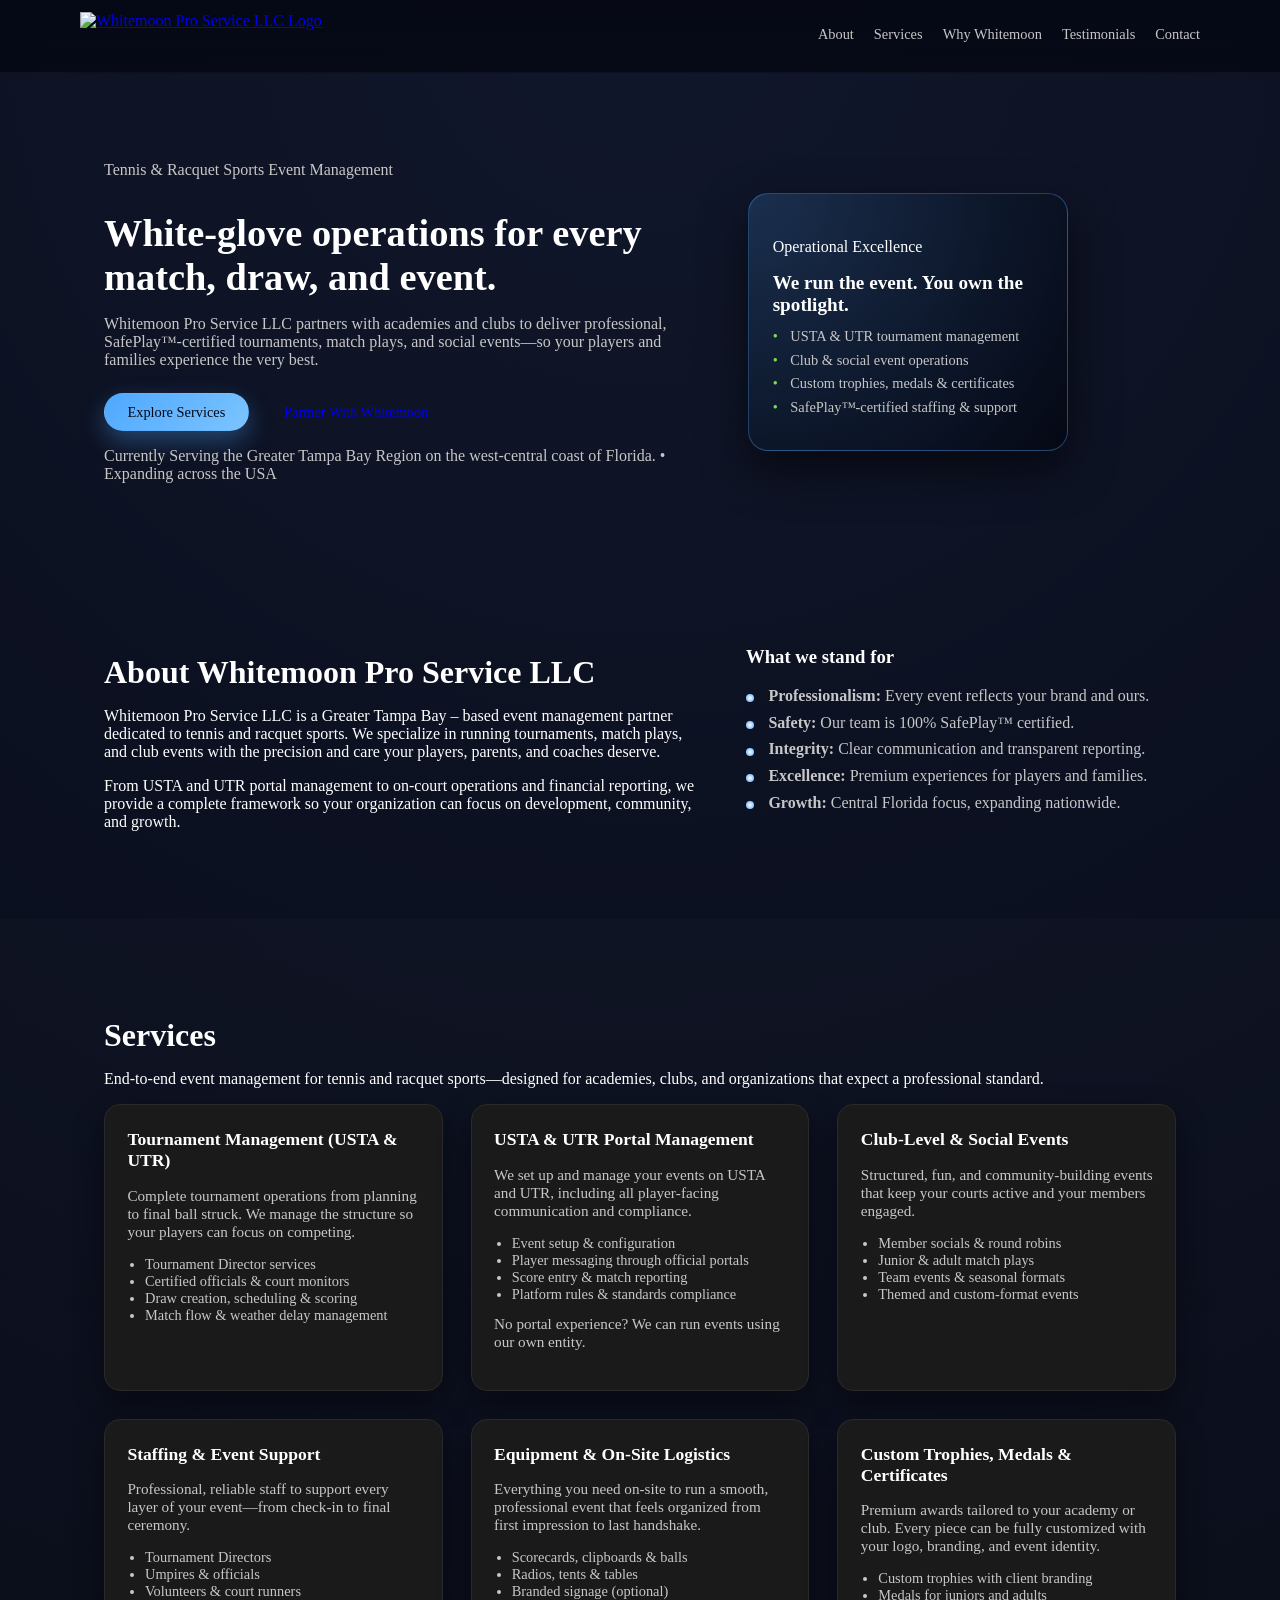
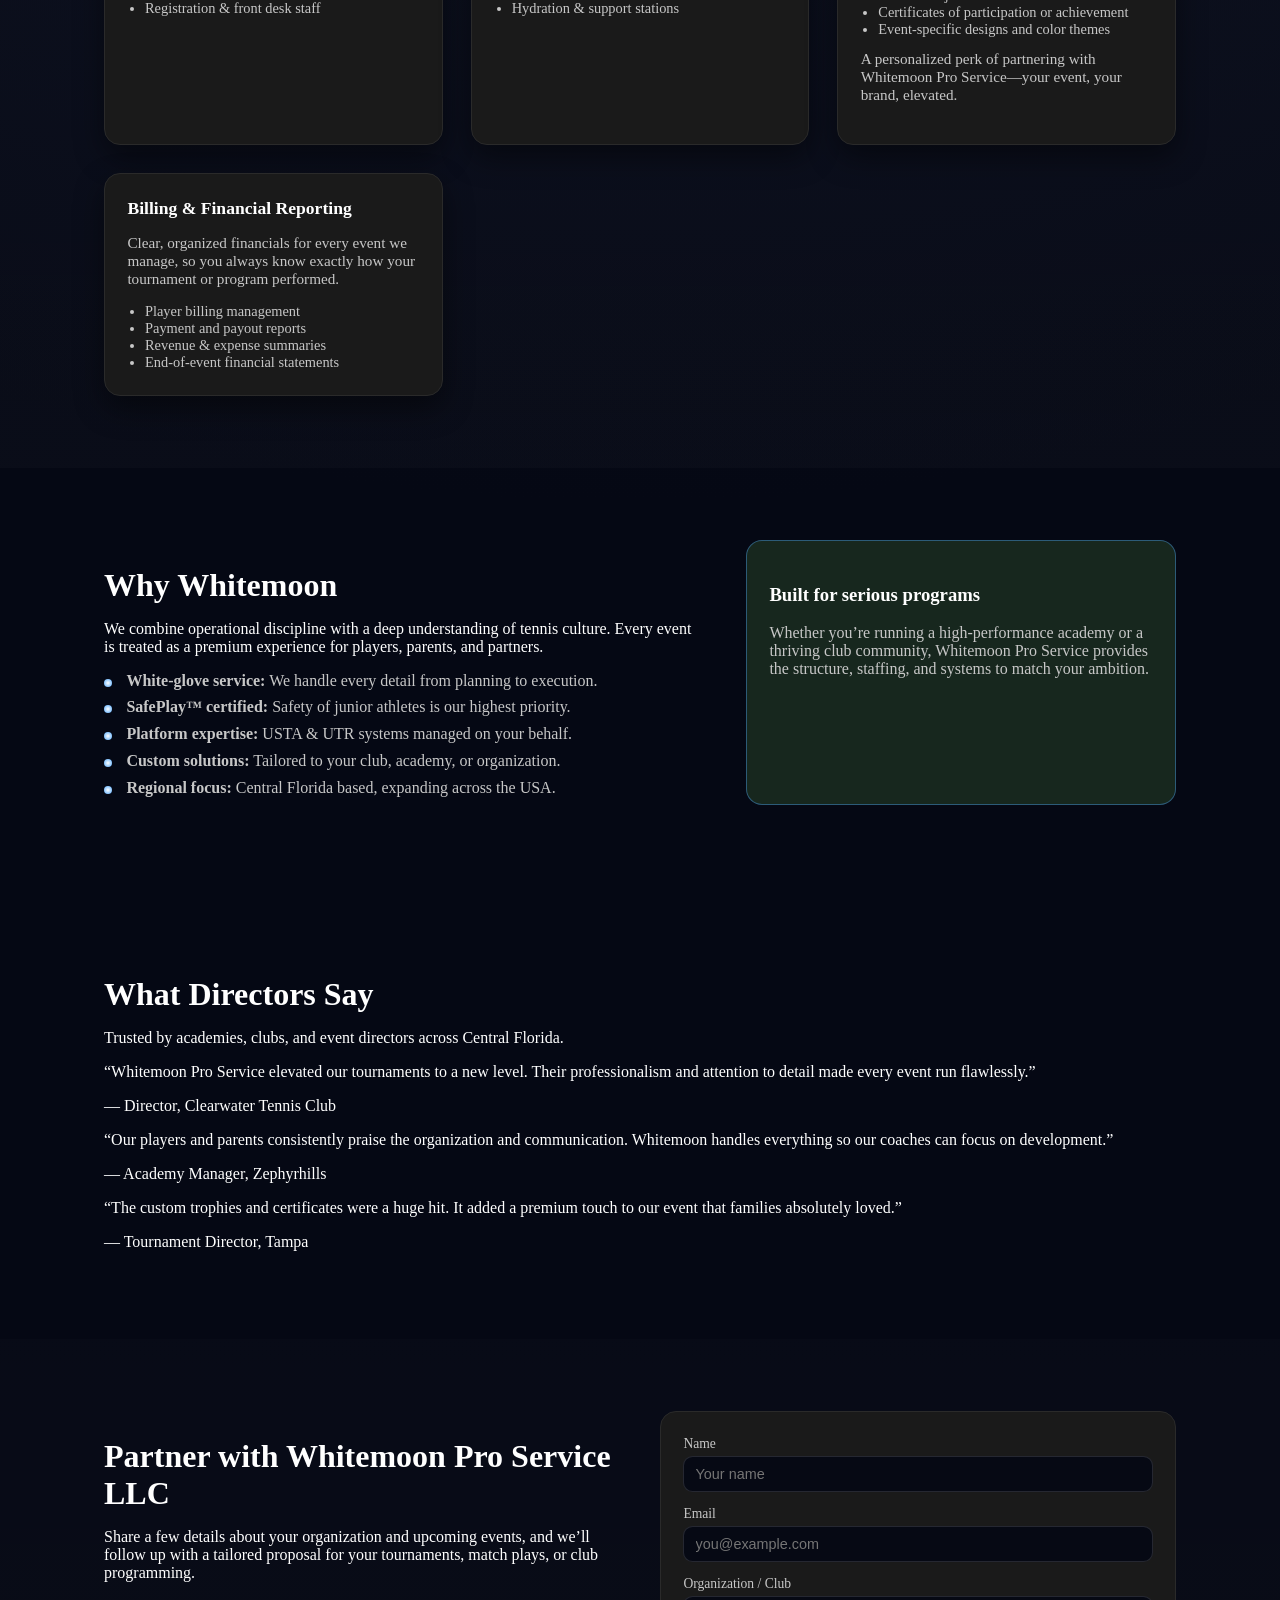
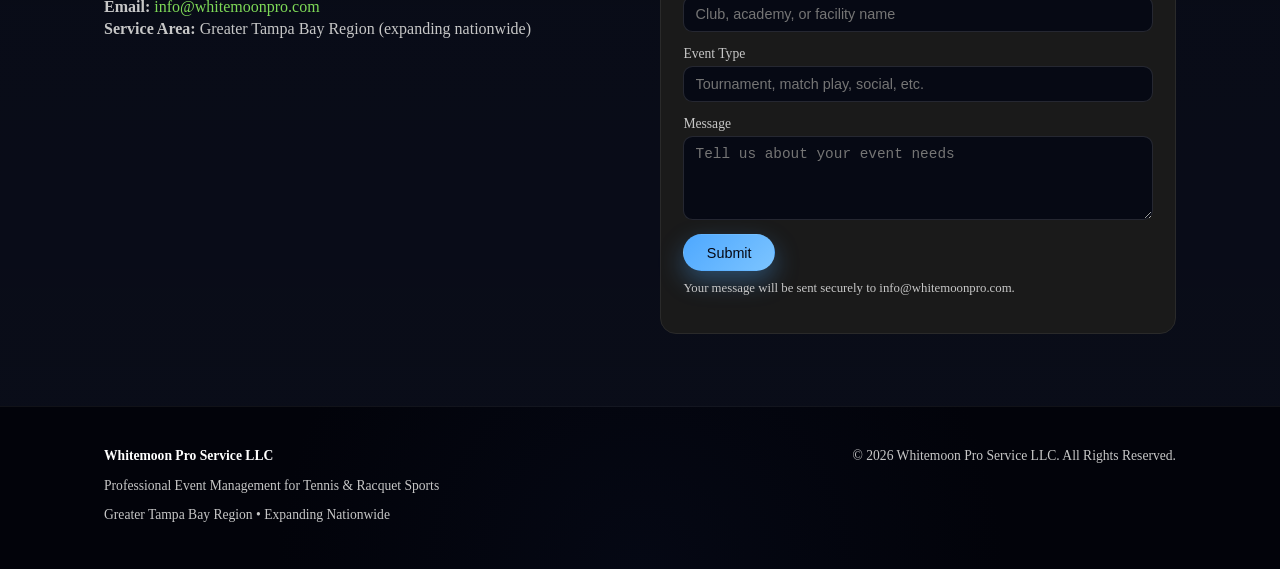
==== index.html @ 84046bcf "Update index.html" ====
<!DOCTYPE html>
<html lang="en">
<head>
  <meta charset="UTF-8" />
  <meta name="viewport" content="width=device-width, initial-scale=1.0" />
  <title>Whitemoon Pro Service LLC | Tennis & Racquet Sports Event Management</title>
  <meta name="description" content="Whitemoon Pro Service LLC delivers white-glove professional event management for tennis and racquet sports in The Greater Tampa Bay Region of Florida." />

  <!-- Google Fonts -->
  <link rel="preconnect" href="https://fonts.googleapis.com" />
  <link rel="preconnect" href="https://fonts.gstatic.com" crossorigin />
  <link href="https://fonts.googleapis.com/css2?family=Inter:wght@300;400;500;600&family=Poppins:wght@500;600;700&display=swap" rel="stylesheet" />

  <link rel="stylesheet" href="style.css" />
</head>
<body>
  <header class="site-header">
    <div class="container header-inner">
      <a href="#home" class="logo">
        <img src="logoWMP.png" alt="Whitemoon Pro Service LLC Logo" class="brand-logo" />
      </a>
      <nav class="nav">
        <a href="#about">About</a>
        <a href="#services">Services</a>
        <a href="#why-us">Why Whitemoon</a>
        <a href="#testimonials">Testimonials</a>
        <a href="#contact">Contact</a>
      </nav>
    </div>
  </header>

  <main>
    <!-- HERO -->
    <section id="home" class="hero reveal">
      <div class="container hero-inner">
        <div class="hero-text">
          <p class="eyebrow">Tennis & Racquet Sports Event Management</p>
          <h1>White‑glove operations for every match, draw, and event.</h1>
          <p class="hero-body">
            Whitemoon Pro Service LLC partners with academies and clubs to deliver professional, SafePlay™‑certified
            tournaments, match plays, and social events—so your players and families experience the very best.
          </p>
          <div class="hero-actions">
            <a href="#services" class="btn primary">Explore Services</a>
            <a href="#contact" class="btn ghost">Partner With Whitemoon</a>
          </div>
          <p class="hero-meta">Currently Serving the Greater Tampa Bay Region on the west-central coast of Florida. • Expanding across the USA</p>
        </div>
        <div class="hero-panel">
          <div class="hero-card">
            <p class="hero-tag">Operational Excellence</p>
            <h2>We run the event. You own the spotlight.</h2>
            <ul>
              <li>USTA & UTR tournament management</li>
              <li>Club & social event operations</li>
              <li>Custom trophies, medals & certificates</li>
              <li>SafePlay™‑certified staffing & support</li>
            </ul>
          </div>
        </div>
      </div>
    </section>

    <!-- ABOUT -->
    <section id="about" class="section reveal">
      <div class="container two-column">
        <div class="section-header">
          <h2>About Whitemoon Pro Service LLC</h2>
          <p>
            Whitemoon Pro Service LLC is a Greater Tampa Bay – based event management partner dedicated to tennis and racquet
            sports. We specialize in running tournaments, match plays, and club events with the precision and care your
            players, parents, and coaches deserve.
          </p>
          <p>
            From USTA and UTR portal management to on‑court operations and financial reporting, we provide a complete
            framework so your organization can focus on development, community, and growth.
          </p>
        </div>
        <div class="about-panel">
          <h3>What we stand for</h3>
          <ul class="icon-list">
            <li><strong>Professionalism:</strong> Every event reflects your brand and ours.</li>
            <li><strong>Safety:</strong> Our team is 100% SafePlay™ certified.</li>
            <li><strong>Integrity:</strong> Clear communication and transparent reporting.</li>
            <li><strong>Excellence:</strong> Premium experiences for players and families.</li>
            <li><strong>Growth:</strong> Central Florida focus, expanding nationwide.</li>
          </ul>
        </div>
      </div>
    </section>

    <!-- SERVICES -->
    <section id="services" class="section section-alt reveal">
      <div class="container">
        <div class="section-header center">
          <h2>Services</h2>
          <p>
            End‑to‑end event management for tennis and racquet sports—designed for academies, clubs, and organizations that
            expect a professional standard.
          </p>
        </div>

        <div class="cards-grid">
          <article class="card reveal" style="transition-delay: .05s">
            <h3>Tournament Management (USTA & UTR)</h3>
            <p>
              Complete tournament operations from planning to final ball struck. We manage the structure so your players
              can focus on competing.
            </p>
            <ul>
              <li>Tournament Director services</li>
              <li>Certified officials & court monitors</li>
              <li>Draw creation, scheduling & scoring</li>
              <li>Match flow & weather delay management</li>
            </ul>
          </article>

          <article class="card reveal" style="transition-delay: .15s">
            <h3>USTA & UTR Portal Management</h3>
            <p>
              We set up and manage your events on USTA and UTR, including all player‑facing communication and compliance.
            </p>
            <ul>
              <li>Event setup & configuration</li>
              <li>Player messaging through official portals</li>
              <li>Score entry & match reporting</li>
              <li>Platform rules & standards compliance</li>
            </ul>
            <p class="note">
              No portal experience? We can run events using our own entity.
            </p>
          </article>

          <article class="card reveal" style="transition-delay: .25s">
            <h3>Club‑Level & Social Events</h3>
            <p>
              Structured, fun, and community‑building events that keep your courts active and your members engaged.
            </p>
            <ul>
              <li>Member socials & round robins</li>
              <li>Junior & adult match plays</li>
              <li>Team events & seasonal formats</li>
              <li>Themed and custom‑format events</li>
            </ul>
          </article>

          <article class="card reveal" style="transition-delay: .05s">
            <h3>Staffing & Event Support</h3>
            <p>
              Professional, reliable staff to support every layer of your event—from check‑in to final ceremony.
            </p>
            <ul>
              <li>Tournament Directors</li>
              <li>Umpires & officials</li>
              <li>Volunteers & court runners</li>
              <li>Registration & front desk staff</li>
            </ul>
          </article>

          <article class="card reveal" style="transition-delay: .15s">
            <h3>Equipment & On‑Site Logistics</h3>
            <p>
              Everything you need on‑site to run a smooth, professional event that feels organized from first impression
              to last handshake.
            </p>
            <ul>
              <li>Scorecards, clipboards & balls</li>
              <li>Radios, tents & tables</li>
              <li>Branded signage (optional)</li>
              <li>Hydration & support stations</li>
            </ul>
          </article>

          <article class="card reveal" style="transition-delay: .25s">
            <h3>Custom Trophies, Medals & Certificates</h3>
            <p>
              Premium awards tailored to your academy or club. Every piece can be fully customized with your logo,
              branding, and event identity.
            </p>
            <ul>
              <li>Custom trophies with client branding</li>
              <li>Medals for juniors and adults</li>
              <li>Certificates of participation or achievement</li>
              <li>Event‑specific designs and color themes</li>
            </ul>
            <p class="note">
              A personalized perk of partnering with Whitemoon Pro Service—your event, your brand, elevated.
            </p>
          </article>

          <article class="card wide reveal" style="transition-delay: .35s">
            <h3>Billing & Financial Reporting</h3>
            <p>
              Clear, organized financials for every event we manage, so you always know exactly how your tournament or
              program performed.
            </p>
            <ul>
              <li>Player billing management</li>
              <li>Payment and payout reports</li>
              <li>Revenue & expense summaries</li>
              <li>End‑of‑event financial statements</li>
            </ul>
          </article>
        </div>
      </div>
    </section>

    <!-- WHY US -->
    <section id="why-us" class="section reveal">
      <div class="container two-column">
        <div class="section-header">
          <h2>Why Whitemoon</h2>
          <p>
            We combine operational discipline with a deep understanding of tennis culture. Every event is treated as a
            premium experience for players, parents, and partners.
          </p>
          <ul class="icon-list">
            <li><strong>White‑glove service:</strong> We handle every detail from planning to execution.</li>
            <li><strong>SafePlay™ certified:</strong> Safety of junior athletes is our highest priority.</li>
            <li><strong>Platform expertise:</strong> USTA & UTR systems managed on your behalf.</li>
            <li><strong>Custom solutions:</strong> Tailored to your club, academy, or organization.</li>
            <li><strong>Regional focus:</strong> Central Florida based, expanding across the USA.</li>
          </ul>
        </div>
        <div class="highlight-box">
          <h3>Built for serious programs</h3>
          <p>
            Whether you’re running a high‑performance academy or a thriving club community, Whitemoon Pro Service
            provides the structure, staffing, and systems to match your ambition.
          </p>
        </div>
      </div>
    </section>

    <!-- TESTIMONIALS -->
    <section id="testimonials" class="section reveal">
      <div class="container">
        <div class="section-header center">
          <h2>What Directors Say</h2>
          <p>Trusted by academies, clubs, and event directors across Central Florida.</p>
        </div>

        <div class="testimonial-grid">
          <article class="testimonial-card reveal" style="transition-delay: .1s">
            <p class="testimonial-text">
              “Whitemoon Pro Service elevated our tournaments to a new level. Their professionalism and attention to detail
              made every event run flawlessly.”
            </p>
            <p class="testimonial-author">— Director, Clearwater Tennis Club</p>
          </article>

          <article class="testimonial-card reveal" style="transition-delay: .25s">
            <p class="testimonial-text">
              “Our players and parents consistently praise the organization and communication. Whitemoon handles everything
              so our coaches can focus on development.”
            </p>
            <p class="testimonial-author">— Academy Manager, Zephyrhills</p>
          </article>

          <article class="testimonial-card reveal" style="transition-delay: .4s">
            <p class="testimonial-text">
              “The custom trophies and certificates were a huge hit. It added a premium touch to our event that families
              absolutely loved.”
            </p>
            <p class="testimonial-author">— Tournament Director, Tampa</p>
          </article>
        </div>
      </div>
    </section>

    <!-- CONTACT -->
    <section id="contact" class="section section-alt reveal">
      <div class="container contact-grid">
        <div class="section-header">
          <h2>Partner with Whitemoon Pro Service LLC</h2>
          <p>
            Share a few details about your organization and upcoming events, and we’ll follow up with a tailored
            proposal for your tournaments, match plays, or club programming.
          </p>
          <div class="contact-details">
            <p><strong>Email:</strong> <a href="mailto:whitemoonpro@outlook.com">info@whitemoonpro.com</a></p>
            <p><strong>Service Area:</strong> Greater Tampa Bay Region (expanding nationwide)</p>
          </div>
        </div>
        <div>
          <form action="https://formspree.io/f/mreyqzol" method="POST" class="contact-form reveal">
            <div class="form-row">
              <label for="name">Name</label>
              <input id="name" type="text" name="name" placeholder="Your name" required />
            </div>
            <div class="form-row">
              <label for="email">Email</label>
              <input id="email" type="email" name="email" placeholder="you@example.com" required />
            </div>
            <div class="form-row">
              <label for="organization">Organization / Club</label>
              <input id="organization" type="text" name="organization" placeholder="Club, academy, or facility name" />
            </div>
            <div class="form-row">
              <label for="event-type">Event Type</label>
              <input id="event-type" type="text" name="event-type" placeholder="Tournament, match play, social, etc." />
            </div>
            <div class="form-row">
              <label for="message">Message</label>
              <textarea id="message" name="message" rows="4" placeholder="Tell us about your event needs" required></textarea>
            </div>
            <button type="submit" class="btn primary full-width">Submit</button>
            <p class="form-note">
              Your message will be sent securely to info@whitemoonpro.com.
            </p>
          </form>
        </div>
      </div>
    </section>
  </main>

  <footer class="site-footer">
    <div class="container footer-inner">
      <div>
        <p class="footer-brand">Whitemoon Pro Service LLC</p>
        <p>Professional Event Management for Tennis &amp; Racquet Sports</p>
        <p>Greater Tampa Bay Region • Expanding Nationwide</p>
      </div>
      <div class="footer-meta">
        <p>© 2026 Whitemoon Pro Service LLC. All Rights Reserved.</p>
      </div>
    </div>
  </footer>

  <script>
    const observer = new IntersectionObserver((entries) => {
      entries.forEach(entry => {
        if (entry.isIntersecting) {
          entry.target.classList.add("in-view");
        }
      });
    }, { threshold: 0.15 });

    document.querySelectorAll(".reveal").forEach((el) => observer.observe(el));
  </script>
</body>
</html>
---- style.css ----
:root {
  --bg: #0A0A0A;
  --bg-alt: #141414;
  --card-bg: #1A1A1A;

  --accent: #7ED957; /* tennis-ball green */
  --accent-soft: rgba(126, 217, 87, 0.15);

  --text-main: #FFFFFF;
  --text-muted: #C7C7C7;

  --border-subtle: #2A2A2A;
}


*,
*::before,
*::after {
  box-sizing: border-box;
}

html,
body {
  margin: 0;
  padding: 0;
  font-family: var(--font-main);
  background: radial-gradient(circle at top, #11172b 0, #050814 55%);
  color: var(--text-main);
}

/* Layout helpers */

.container {
  width: 100%;
  max-width: 1120px;
  margin: 0 auto;
  padding: 0 1.5rem;
}

.section {
  padding: 4.5rem 0;
}

.section-alt {
  background: linear-gradient(to bottom, rgba(255, 255, 255, 0.01), rgba(255, 255, 255, 0.02));
}

.section h2 {
  font-size: 2rem;
  margin-bottom: 0.75rem;
}

.section-intro {
  max-width: 640px;
  color: var(--text-muted);
  margin-bottom: 2.5rem;
}

.two-column {
  display: grid;
  grid-template-columns: minmax(0, 1.4fr) minmax(0, 1fr);
  gap: 2.5rem;
}

@media (max-width: 768px) {
  .two-column {
    grid-template-columns: minmax(0, 1fr);
  }
}

/* Header */

.site-header {
  position: sticky;
  top: 0;
  z-index: 20;
  backdrop-filter: blur(14px);
  background: linear-gradient(to bottom, rgba(5, 8, 20, 0.95), rgba(5, 8, 20, 0.85));
  border-bottom: 1px solid rgba(255, 255, 255, 0.04);
}

.header-inner {
  display: flex;
  align-items: center;
  justify-content: space-between;
  padding: 0.75rem 0;
}

.logo {
  display: flex;
  align-items: center;
  gap: 0.6rem;
}

.logo-mark {
  width: 32px;
  height: 32px;
  border-radius: 999px;
  background: radial-gradient(circle at 30% 20%, #ffffff, #4ea8ff 40%, #050814 100%);
  display: inline-flex;
  align-items: center;
  justify-content: center;
  font-size: 0.8rem;
  font-weight: 700;
  color: #050814;
}

.logo-text {
  font-weight: 600;
  font-size: 0.95rem;
  letter-spacing: 0.04em;
  text-transform: uppercase;
}

.nav {
  display: flex;
  gap: 1.25rem;
  font-size: 0.9rem;
}

.nav a {
  color: var(--text-muted);
  text-decoration: none;
  position: relative;
  padding-bottom: 0.15rem;
}

.nav a::after {
  content: "";
  position: absolute;
  left: 0;
  bottom: 0;
  width: 0;
  height: 2px;
  background: var(--accent);
  transition: width 0.2s ease-out;
}

.nav a:hover {
  color: var(--text-main);
}

.nav a:hover::after {
  width: 100%;
}

@media (max-width: 720px) {
  .nav {
    display: none;
  }
}

/*Brand Logo*/

.brand-logo {
  height: 48px;
  width: auto;
  display: block;
}


/* Hero */

.hero {
  padding: 4.5rem 0 3.5rem;
}

.hero-inner {
  display: grid;
  grid-template-columns: minmax(0, 1.4fr) minmax(0, 1fr);
  gap: 2.75rem;
  align-items: center;
}

.hero-text h1 {
  font-size: 2.4rem;
  line-height: 1.15;
  margin-bottom: 1rem;
}

.hero-text p {
  color: var(--text-muted);
  max-width: 640px;
}

.hero-actions {
  display: flex;
  flex-wrap: wrap;
  gap: 0.75rem;
  margin: 1.5rem 0 0.75rem;
}

.hero-subtext {
  font-size: 0.9rem;
  color: var(--accent);
}

.hero-highlight {
  display: flex;
  justify-content: flex-end;
}

.hero-card {
  background: radial-gradient(circle at top left, rgba(78, 168, 255, 0.18), rgba(5, 8, 20, 0.98));
  border-radius: 1.25rem;
  padding: 1.75rem 1.5rem;
  border: 1px solid rgba(78, 168, 255, 0.35);
  box-shadow: 0 18px 45px rgba(0, 0, 0, 0.55);
  max-width: 320px;
}

.hero-card h2 {
  font-size: 1.2rem;
  margin-top: 0;
  margin-bottom: 0.75rem;
}

.hero-card ul {
  list-style: none;
  padding: 0;
  margin: 0;
  color: var(--text-muted);
  font-size: 0.9rem;
}

.hero-card li {
  position: relative;
  padding-left: 1.1rem;
  margin-bottom: 0.4rem;
}

.hero-card li::before {
  content: "•";
  position: absolute;
  left: 0;
  color: var(--accent);
}

@media (max-width: 900px) {
  .hero-inner {
    grid-template-columns: minmax(0, 1fr);
  }
  .hero-highlight {
    justify-content: flex-start;
  }
}

/* Buttons */

.btn {
  display: inline-flex;
  align-items: center;
  justify-content: center;
  padding: 0.6rem 1.4rem;
  border-radius: 999px;
  font-size: 0.9rem;
  font-weight: 500;
  border: 1px solid transparent;
  cursor: pointer;
  text-decoration: none;
  transition: background 0.18s ease-out, color 0.18s ease-out, border-color 0.18s ease-out,
    transform 0.12s ease-out, box-shadow 0.12s ease-out;
}

.btn.primary {
  background: linear-gradient(135deg, #4ea8ff, #7cc4ff);
  color: #050814;
  box-shadow: 0 10px 25px rgba(78, 168, 255, 0.35);
}

.btn.primary:hover {
  transform: translateY(-1px);
  box-shadow: 0 14px 32px rgba(78, 168, 255, 0.45);
}

.btn.secondary {
  background: transparent;
  color: var(--text-main);
  border-color: rgba(255, 255, 255, 0.18);
}

.btn.secondary:hover {
  border-color: var(--accent);
  color: var(--accent);
}

/* Lists */

.icon-list {
  list-style: none;
  padding: 0;
  margin: 0;
  color: var(--text-muted);
}

.icon-list li {
  position: relative;
  padding-left: 1.4rem;
  margin-bottom: 0.55rem;
}

.icon-list li::before {
  content: "";
  position: absolute;
  left: 0;
  top: 0.45rem;
  width: 8px;
  height: 8px;
  border-radius: 999px;
  background: radial-gradient(circle, #ffffff, #4ea8ff);
}

/* Cards grid */

.cards-grid {
  display: grid;
  grid-template-columns: repeat(3, minmax(0, 1fr));
  gap: 1.75rem;
}

@media (max-width: 1024px) {
  .cards-grid {
    grid-template-columns: repeat(2, minmax(0, 1fr));
  }
}

@media (max-width: 720px) {
  .cards-grid {
    grid-template-columns: minmax(0, 1fr);
  }
}

.card {
  background: var(--card-bg);
  border-radius: 1rem;
  padding: 1.5rem 1.4rem;
  border: 1px solid var(--border-subtle);
  box-shadow: 0 12px 30px rgba(0, 0, 0, 0.45);
}

.card h3 {
  margin-top: 0;
  margin-bottom: 0.6rem;
  font-size: 1.1rem;
}

.card p {
  color: var(--text-muted);
  font-size: 0.95rem;
}

.card ul {
  margin: 0.75rem 0 0;
  padding-left: 1.1rem;
  color: var(--text-muted);
  font-size: 0.9rem;
}

.note {
  margin-top: 0.75rem;
  font-size: 0.85rem;
  color: var(--accent);
}

/* Highlight box */

.highlight-box {
  background: var(--accent-soft);
  border-radius: 1rem;
  padding: 1.5rem 1.4rem;
  border: 1px solid rgba(78, 168, 255, 0.4);
}

.highlight-box p {
  color: var(--text-muted);
}

/* Contact */

.contact-grid {
  display: grid;
  grid-template-columns: minmax(0, 1.1fr) minmax(0, 1.1fr);
  gap: 2.5rem;
}

@media (max-width: 900px) {
  .contact-grid {
    grid-template-columns: minmax(0, 1fr);
  }
}

.contact-details p {
  margin: 0.25rem 0;
  color: var(--text-muted);
}

.contact-details a {
  color: var(--accent);
  text-decoration: none;
}

.contact-details a:hover {
  text-decoration: underline;
}

.contact-form {
  background: var(--card-bg);
  border-radius: 1rem;
  padding: 1.5rem 1.4rem;
  border: 1px solid var(--border-subtle);
}

.form-row {
  display: flex;
  flex-direction: column;
  margin-bottom: 0.9rem;
}

.form-row label {
  font-size: 0.85rem;
  margin-bottom: 0.25rem;
  color: var(--text-muted);
}

.form-row input,
.form-row textarea {
  border-radius: 0.6rem;
  border: 1px solid rgba(255, 255, 255, 0.12);
  background: rgba(5, 8, 20, 0.9);
  color: var(--text-main);
  padding: 0.55rem 0.7rem;
  font-size: 0.9rem;
  outline: none;
}

.form-row input:focus,
.form-row textarea:focus {
  border-color: var(--accent);
  box-shadow: 0 0 0 1px rgba(78, 168, 255, 0.4);
}

.form-note {
  margin-top: 0.6rem;
  font-size: 0.8rem;
  color: var(--text-muted);
}

/* Footer */

.site-footer {
  border-top: 1px solid rgba(255, 255, 255, 0.06);
  padding: 1.75rem 0 2rem;
  background: radial-gradient(circle at bottom, #050814 0, #02030a 55%);
}

.footer-inner {
  display: flex;
  justify-content: space-between;
  gap: 1.5rem;
  font-size: 0.85rem;
  color: var(--text-muted);
}

.footer-brand {
  font-weight: 600;
  color: var(--text-main);
}

.footer-meta {
  text-align: right;
}

@media (max-width: 720px) {
  .footer-inner {
    flex-direction: column;
    text-align: left;
  }
  .footer-meta {
    text-align: left;
  }
}
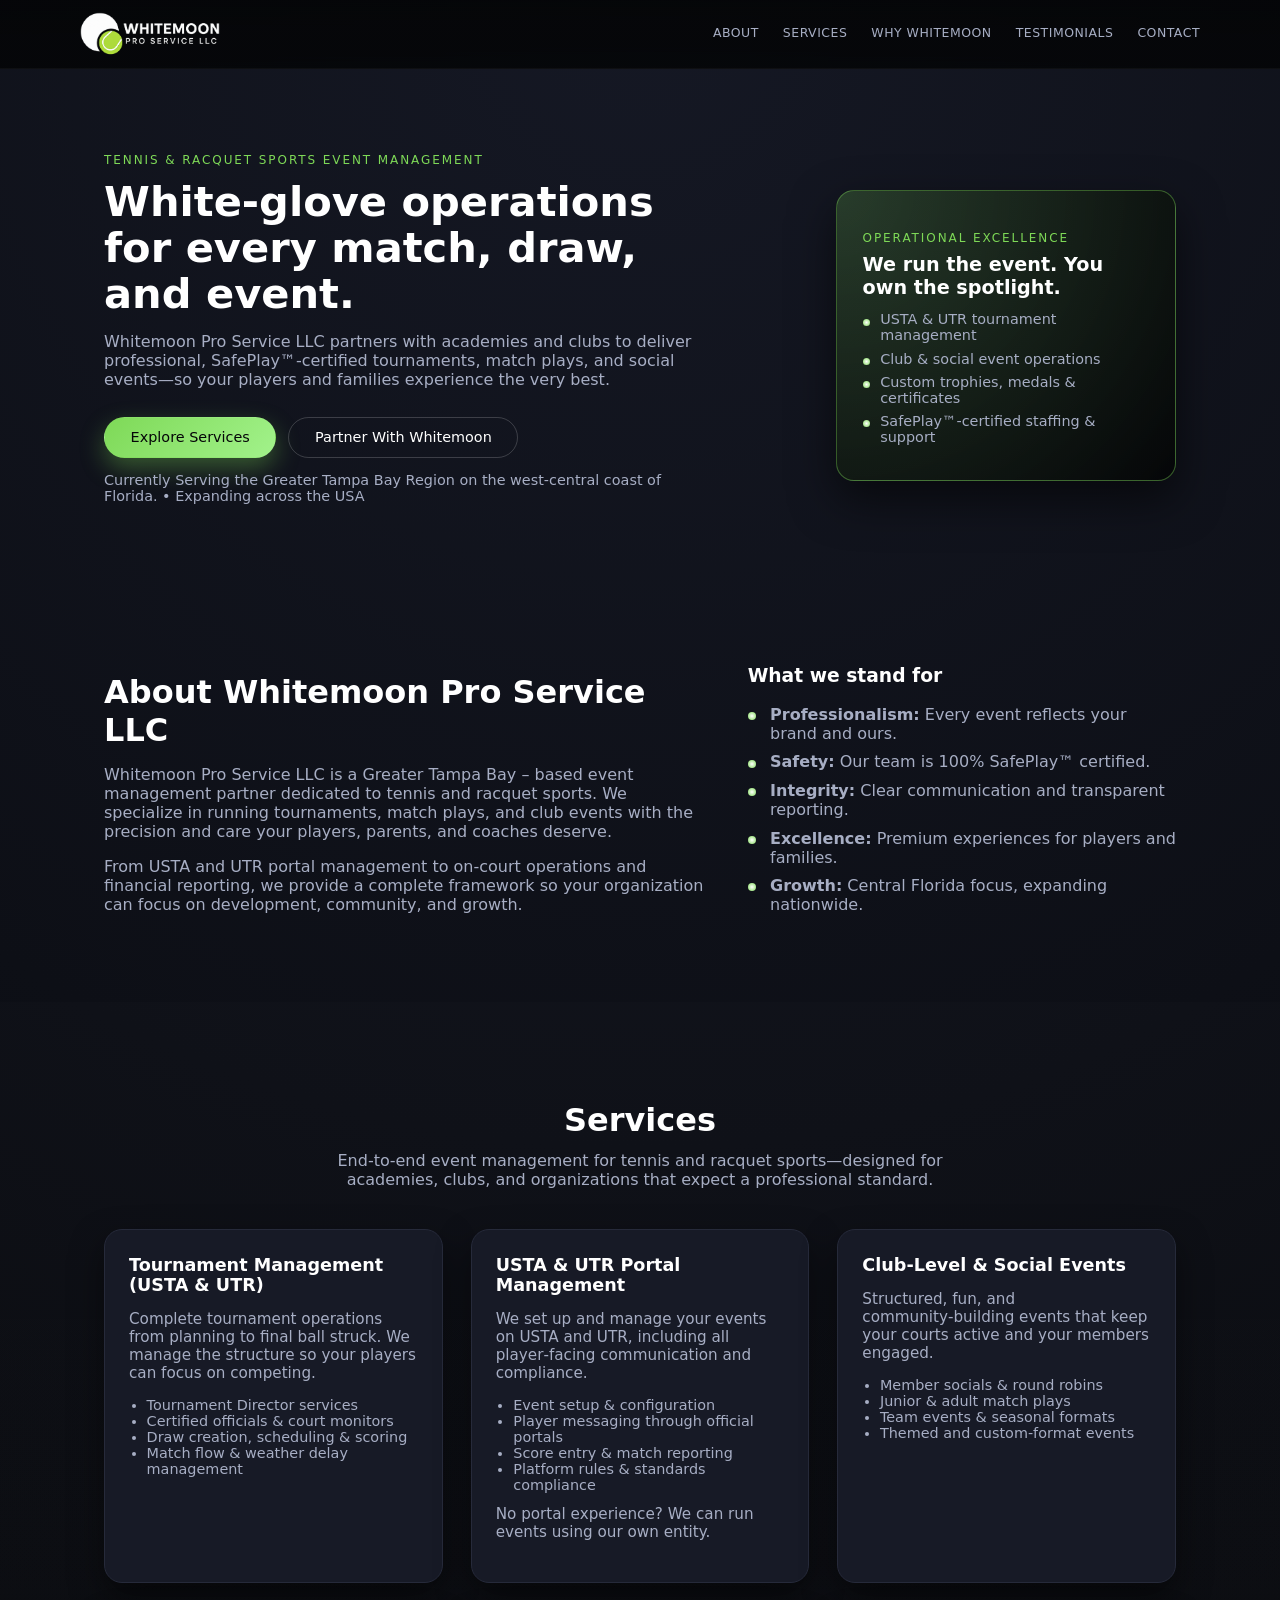
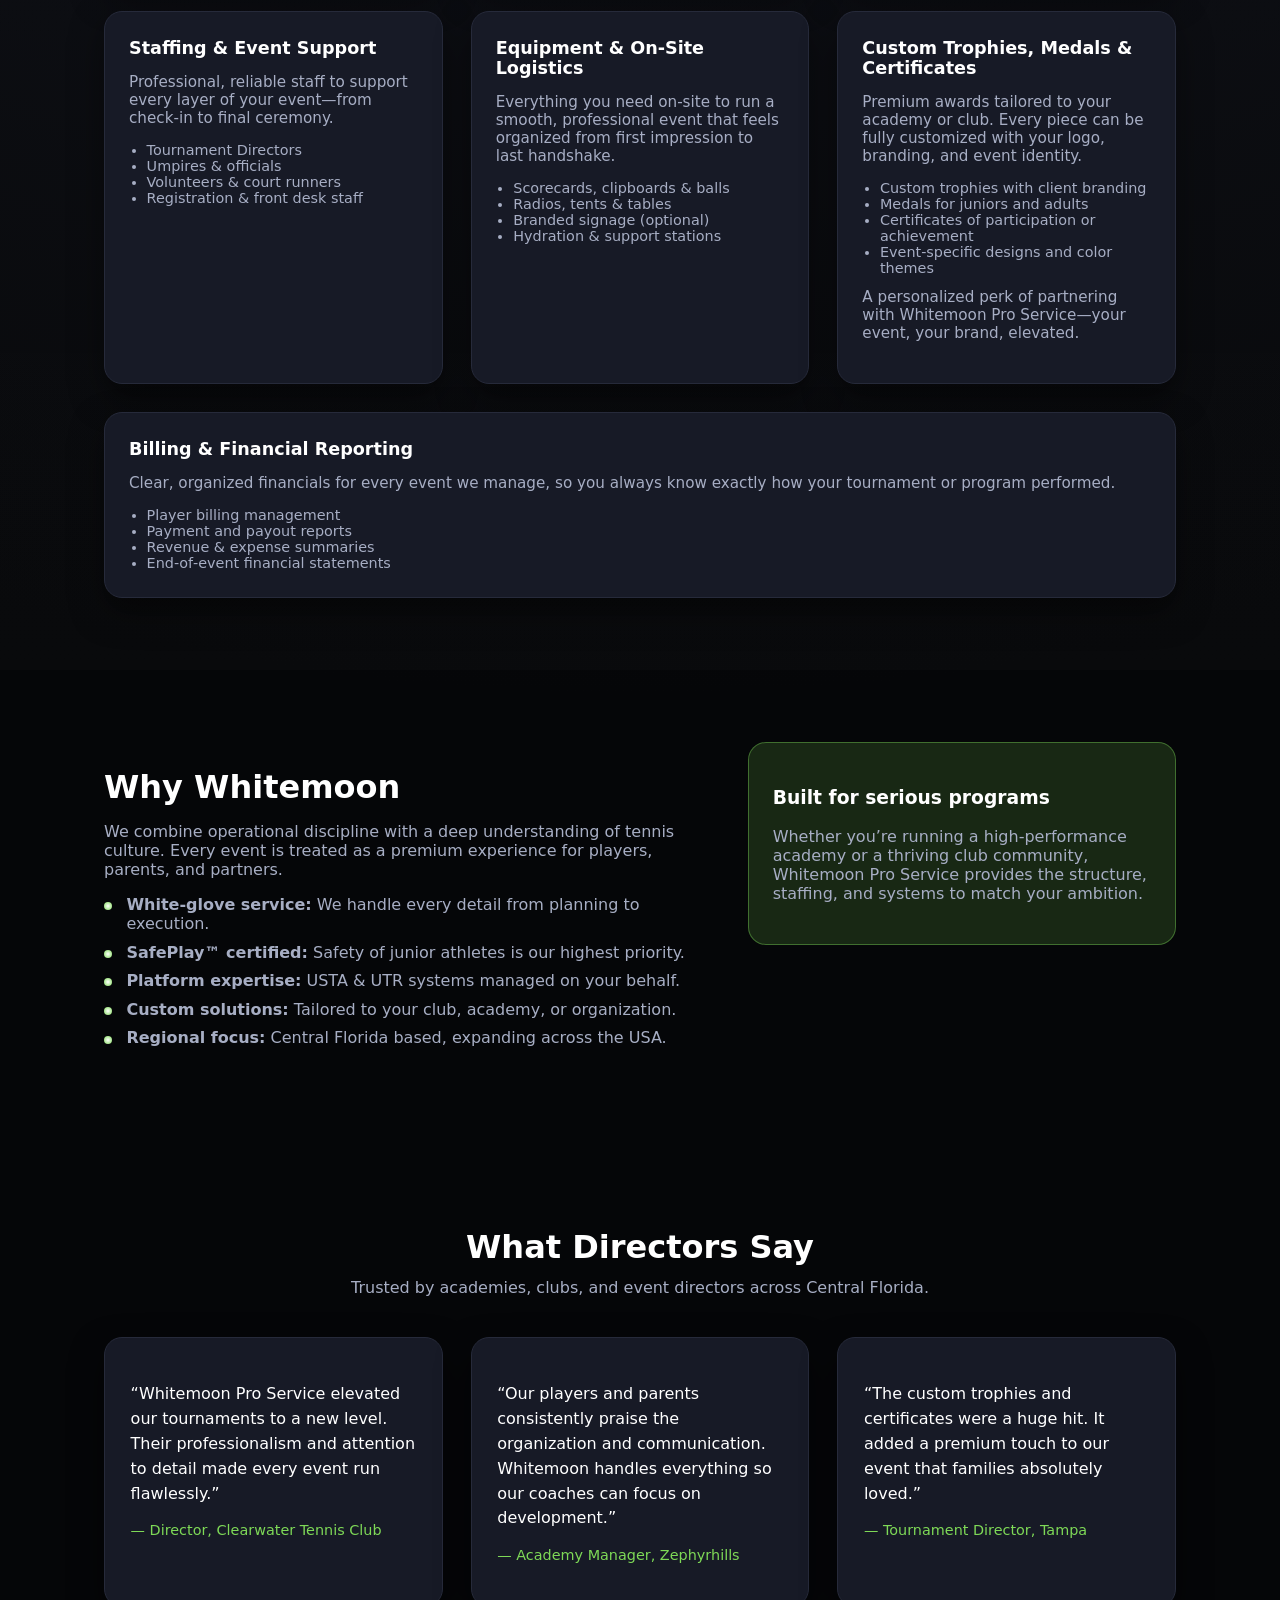
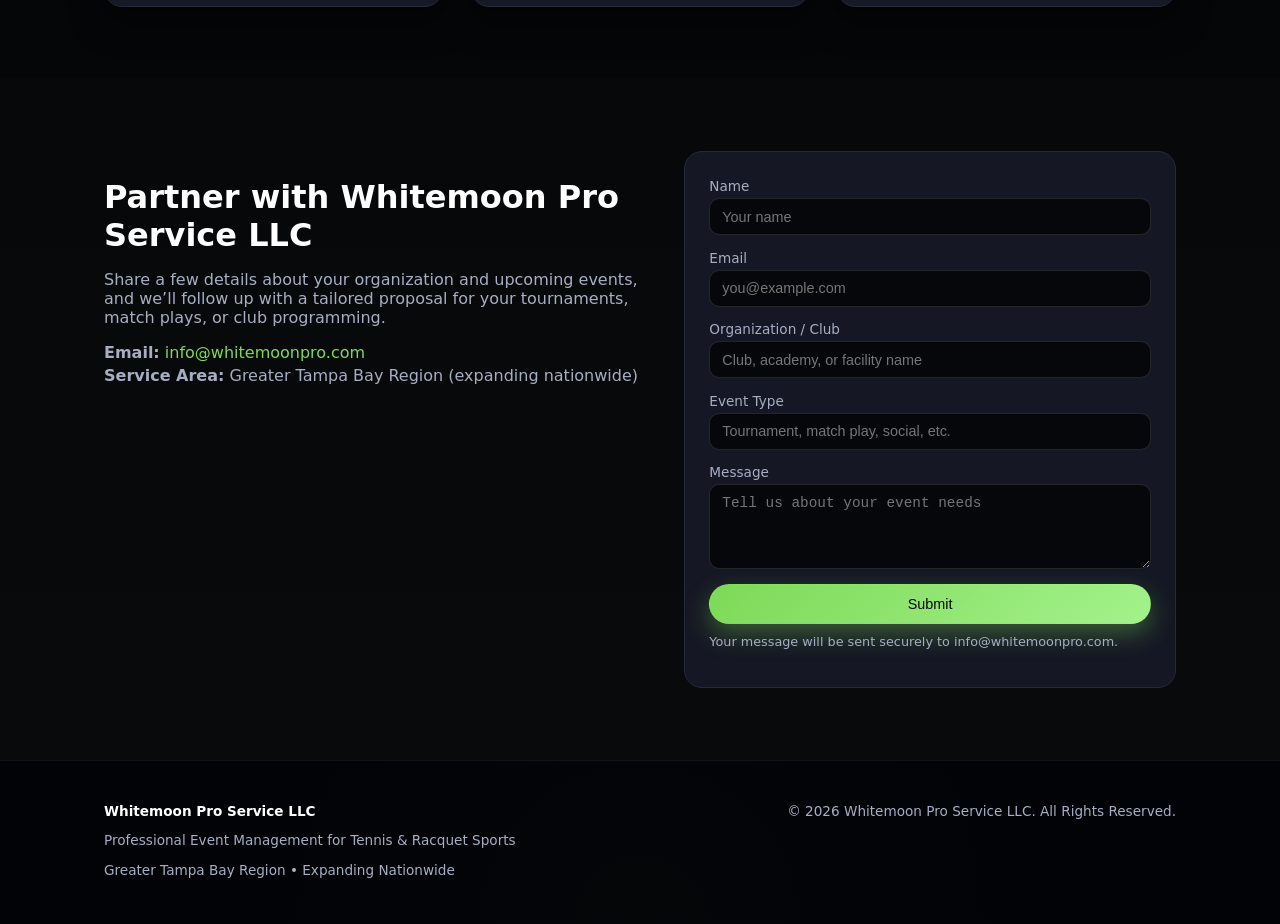
==== commit c90639fa: "Update index.html" ====
--- a/index.html
+++ b/index.html
@@ -17,7 +17,7 @@
   <header class="site-header">
     <div class="container header-inner">
       <a href="#home" class="logo">
-        <img src="logoWMP.png" alt="Whitemoon Pro Service LLC Logo" class="brand-logo" />
+        <img src="LogoWMP.png" alt="Whitemoon Pro Service LLC Logo" class="brand-logo" />
       </a>
       <nav class="nav">
         <a href="#about">About</a>
--- a/style.css
+++ b/style.css
@@ -1,17 +1,24 @@
 :root {
-  --bg: #0A0A0A;
-  --bg-alt: #141414;
-  --card-bg: #1A1A1A;
+  --bg: #050608;
+  --bg-alt: #101218;
+  --surface: #151824;
+  --card-bg: #171a26;
 
   --accent: #7ED957; /* tennis-ball green */
-  --accent-soft: rgba(126, 217, 87, 0.15);
-
-  --text-main: #FFFFFF;
-  --text-muted: #C7C7C7;
-
-  --border-subtle: #2A2A2A;
-}
-
+  --accent-soft: rgba(126, 217, 87, 0.16);
+
+  --text-main: #ffffff;
+  --text-muted: #a7aec4;
+
+  --border-subtle: #262a3a;
+
+  --radius-lg: 18px;
+  --radius-md: 12px;
+  --radius-sm: 999px;
+
+  --shadow-soft: 0 18px 45px rgba(0, 0, 0, 0.55);
+  --shadow-card: 0 14px 32px rgba(0, 0, 0, 0.5);
+}
 
 *,
 *::before,
@@ -23,12 +30,13 @@
 body {
   margin: 0;
   padding: 0;
-  font-family: var(--font-main);
-  background: radial-gradient(circle at top, #11172b 0, #050814 55%);
+  font-family: "Inter", system-ui, -apple-system, BlinkMacSystemFont, "Segoe UI", sans-serif;
+  background: radial-gradient(circle at top, #151824 0, #050608 55%);
   color: var(--text-main);
-}
-
-/* Layout helpers */
+  scroll-behavior: smooth;
+}
+
+/* Layout */
 
 .container {
   width: 100%;
@@ -45,24 +53,34 @@
   background: linear-gradient(to bottom, rgba(255, 255, 255, 0.01), rgba(255, 255, 255, 0.02));
 }
 
-.section h2 {
+.section-header h2 {
+  font-family: "Poppins", system-ui, sans-serif;
   font-size: 2rem;
   margin-bottom: 0.75rem;
 }
 
-.section-intro {
+.section-header p {
+  color: var(--text-muted);
   max-width: 640px;
-  color: var(--text-muted);
-  margin-bottom: 2.5rem;
+}
+
+.section-header.center {
+  text-align: center;
+  margin: 0 auto 2.5rem;
+}
+
+.section-header.center p {
+  margin: 0.5rem auto 0;
 }
 
 .two-column {
   display: grid;
   grid-template-columns: minmax(0, 1.4fr) minmax(0, 1fr);
-  gap: 2.5rem;
-}
-
-@media (max-width: 768px) {
+  gap: 2.75rem;
+  align-items: flex-start;
+}
+
+@media (max-width: 900px) {
   .two-column {
     grid-template-columns: minmax(0, 1fr);
   }
@@ -74,8 +92,8 @@
   position: sticky;
   top: 0;
   z-index: 20;
-  backdrop-filter: blur(14px);
-  background: linear-gradient(to bottom, rgba(5, 8, 20, 0.95), rgba(5, 8, 20, 0.85));
+  backdrop-filter: blur(16px);
+  background: linear-gradient(to bottom, rgba(5, 6, 8, 0.96), rgba(5, 6, 8, 0.9));
   border-bottom: 1px solid rgba(255, 255, 255, 0.04);
 }
 
@@ -87,34 +105,21 @@
 }
 
 .logo {
-  display: flex;
+  display: inline-flex;
   align-items: center;
   gap: 0.6rem;
-}
-
-.logo-mark {
-  width: 32px;
-  height: 32px;
-  border-radius: 999px;
-  background: radial-gradient(circle at 30% 20%, #ffffff, #4ea8ff 40%, #050814 100%);
-  display: inline-flex;
-  align-items: center;
-  justify-content: center;
-  font-size: 0.8rem;
-  font-weight: 700;
-  color: #050814;
-}
-
-.logo-text {
-  font-weight: 600;
-  font-size: 0.95rem;
-  letter-spacing: 0.04em;
-  text-transform: uppercase;
+  text-decoration: none;
+}
+
+.brand-logo {
+  height: 44px;
+  width: auto;
+  display: block;
 }
 
 .nav {
   display: flex;
-  gap: 1.25rem;
+  gap: 1.5rem;
   font-size: 0.9rem;
 }
 
@@ -123,6 +128,9 @@
   text-decoration: none;
   position: relative;
   padding-bottom: 0.15rem;
+  letter-spacing: 0.04em;
+  text-transform: uppercase;
+  font-size: 0.78rem;
 }
 
 .nav a::after {
@@ -144,21 +152,12 @@
   width: 100%;
 }
 
-@media (max-width: 720px) {
+@media (max-width: 768px) {
   .nav {
     display: none;
   }
 }
 
-/*Brand Logo*/
-
-.brand-logo {
-  height: 48px;
-  width: auto;
-  display: block;
-}
-
-
 /* Hero */
 
 .hero {
@@ -167,18 +166,27 @@
 
 .hero-inner {
   display: grid;
-  grid-template-columns: minmax(0, 1.4fr) minmax(0, 1fr);
-  gap: 2.75rem;
+  grid-template-columns: minmax(0, 1.5fr) minmax(0, 1.1fr);
+  gap: 3rem;
   align-items: center;
 }
 
+.eyebrow {
+  text-transform: uppercase;
+  letter-spacing: 0.16em;
+  font-size: 0.75rem;
+  color: var(--accent);
+  margin-bottom: 0.75rem;
+}
+
 .hero-text h1 {
-  font-size: 2.4rem;
-  line-height: 1.15;
-  margin-bottom: 1rem;
-}
-
-.hero-text p {
+  font-family: "Poppins", system-ui, sans-serif;
+  font-size: 2.6rem;
+  line-height: 1.1;
+  margin: 0 0 1rem;
+}
+
+.hero-body {
   color: var(--text-muted);
   max-width: 640px;
 }
@@ -187,32 +195,42 @@
   display: flex;
   flex-wrap: wrap;
   gap: 0.75rem;
-  margin: 1.5rem 0 0.75rem;
-}
-
-.hero-subtext {
+  margin: 1.75rem 0 0.75rem;
+}
+
+.hero-meta {
   font-size: 0.9rem;
-  color: var(--accent);
-}
-
-.hero-highlight {
+  color: var(--text-muted);
+}
+
+.hero-panel {
   display: flex;
   justify-content: flex-end;
 }
 
 .hero-card {
-  background: radial-gradient(circle at top left, rgba(78, 168, 255, 0.18), rgba(5, 8, 20, 0.98));
-  border-radius: 1.25rem;
-  padding: 1.75rem 1.5rem;
-  border: 1px solid rgba(78, 168, 255, 0.35);
-  box-shadow: 0 18px 45px rgba(0, 0, 0, 0.55);
-  max-width: 320px;
+  background: radial-gradient(circle at top left, rgba(126, 217, 87, 0.2), rgba(5, 6, 8, 0.98));
+  border-radius: var(--radius-lg);
+  padding: 1.75rem 1.6rem;
+  border: 1px solid rgba(126, 217, 87, 0.4);
+  box-shadow: var(--shadow-soft);
+  max-width: 340px;
+  transform: translateY(6px);
+  animation: floatIn 0.7s ease-out 0.1s both;
+}
+
+.hero-tag {
+  font-size: 0.75rem;
+  text-transform: uppercase;
+  letter-spacing: 0.16em;
+  color: var(--accent);
+  margin-bottom: 0.5rem;
 }
 
 .hero-card h2 {
+  font-family: "Poppins", system-ui, sans-serif;
   font-size: 1.2rem;
-  margin-top: 0;
-  margin-bottom: 0.75rem;
+  margin: 0 0 0.75rem;
 }
 
 .hero-card ul {
@@ -226,21 +244,36 @@
 .hero-card li {
   position: relative;
   padding-left: 1.1rem;
-  margin-bottom: 0.4rem;
+  margin-bottom: 0.45rem;
 }
 
 .hero-card li::before {
-  content: "•";
+  content: "";
   position: absolute;
   left: 0;
-  color: var(--accent);
+  top: 0.45rem;
+  width: 7px;
+  height: 7px;
+  border-radius: 999px;
+  background: radial-gradient(circle, #ffffff, var(--accent));
+}
+
+@keyframes floatIn {
+  from {
+    opacity: 0;
+    transform: translateY(18px);
+  }
+  to {
+    opacity: 1;
+    transform: translateY(6px);
+  }
 }
 
 @media (max-width: 900px) {
   .hero-inner {
     grid-template-columns: minmax(0, 1fr);
   }
-  .hero-highlight {
+  .hero-panel {
     justify-content: flex-start;
   }
 }
@@ -251,8 +284,8 @@
   display: inline-flex;
   align-items: center;
   justify-content: center;
-  padding: 0.6rem 1.4rem;
-  border-radius: 999px;
+  padding: 0.7rem 1.6rem;
+  border-radius: var(--radius-sm);
   font-size: 0.9rem;
   font-weight: 500;
   border: 1px solid transparent;
@@ -263,25 +296,29 @@
 }
 
 .btn.primary {
-  background: linear-gradient(135deg, #4ea8ff, #7cc4ff);
-  color: #050814;
-  box-shadow: 0 10px 25px rgba(78, 168, 255, 0.35);
+  background: linear-gradient(135deg, var(--accent), #a2f28b);
+  color: #050608;
+  box-shadow: 0 10px 25px rgba(126, 217, 87, 0.35);
 }
 
 .btn.primary:hover {
   transform: translateY(-1px);
-  box-shadow: 0 14px 32px rgba(78, 168, 255, 0.45);
-}
-
-.btn.secondary {
+  box-shadow: 0 14px 32px rgba(126, 217, 87, 0.45);
+}
+
+.btn.ghost {
   background: transparent;
   color: var(--text-main);
   border-color: rgba(255, 255, 255, 0.18);
 }
 
-.btn.secondary:hover {
+.btn.ghost:hover {
   border-color: var(--accent);
   color: var(--accent);
+}
+
+.btn.full-width {
+  width: 100%;
 }
 
 /* Lists */
@@ -296,7 +333,7 @@
 .icon-list li {
   position: relative;
   padding-left: 1.4rem;
-  margin-bottom: 0.55rem;
+  margin-bottom: 0.6rem;
 }
 
 .icon-list li::before {
@@ -307,10 +344,10 @@
   width: 8px;
   height: 8px;
   border-radius: 999px;
-  background: radial-gradient(circle, #ffffff, #4ea8ff);
-}
-
-/* Cards grid */
+  background: radial-gradient(circle, #ffffff, var(--accent));
+}
+
+/* Cards */
 
 .cards-grid {
   display: grid;
@@ -318,27 +355,31 @@
   gap: 1.75rem;
 }
 
-@media (max-width: 1024px) {
-  .cards-grid {
-    grid-template-columns: repeat(2, minmax(0, 1fr));
-  }
-}
-
-@media (max-width: 720px) {
-  .cards-grid {
-    grid-template-columns: minmax(0, 1fr);
-  }
-}
-
 .card {
   background: var(--card-bg);
-  border-radius: 1rem;
-  padding: 1.5rem 1.4rem;
+  border-radius: var(--radius-lg);
+  padding: 1.6rem 1.5rem;
   border: 1px solid var(--border-subtle);
-  box-shadow: 0 12px 30px rgba(0, 0, 0, 0.45);
+  box-shadow: var(--shadow-card);
+  position: relative;
+  overflow: hidden;
+}
+
+.card::before {
+  content: "";
+  position: absolute;
+  inset: 0;
+  background: radial-gradient(circle at top left, rgba(126, 217, 87, 0.12), transparent 55%);
+  opacity: 0;
+  transition: opacity 0.2s ease-out;
+}
+
+.card:hover::before {
+  opacity: 1;
 }
 
 .card h3 {
+  font-family: "Poppins", system-ui, sans-serif;
   margin-top: 0;
   margin-bottom: 0.6rem;
   font-size: 1.1rem;
@@ -354,6 +395,10 @@
   padding-left: 1.1rem;
   color: var(--text-muted);
   font-size: 0.9rem;
+}
+
+.card.wide {
+  grid-column: span 3;
 }
 
 .note {
@@ -362,25 +407,79 @@
   color: var(--accent);
 }
 
+@media (max-width: 1024px) {
+  .cards-grid {
+    grid-template-columns: repeat(2, minmax(0, 1fr));
+  }
+  .card.wide {
+    grid-column: span 2;
+  }
+}
+
+@media (max-width: 720px) {
+  .cards-grid {
+    grid-template-columns: minmax(0, 1fr);
+  }
+  .card.wide {
+    grid-column: span 1;
+  }
+}
+
 /* Highlight box */
 
 .highlight-box {
   background: var(--accent-soft);
-  border-radius: 1rem;
-  padding: 1.5rem 1.4rem;
-  border: 1px solid rgba(78, 168, 255, 0.4);
+  border-radius: var(--radius-lg);
+  padding: 1.6rem 1.5rem;
+  border: 1px solid rgba(126, 217, 87, 0.4);
 }
 
 .highlight-box p {
   color: var(--text-muted);
+}
+
+/* Testimonials */
+
+.testimonial-grid {
+  display: grid;
+  grid-template-columns: repeat(3, minmax(0, 1fr));
+  gap: 1.75rem;
+}
+
+.testimonial-card {
+  background: var(--card-bg);
+  border-radius: var(--radius-lg);
+  padding: 1.8rem 1.6rem;
+  border: 1px solid var(--border-subtle);
+  box-shadow: var(--shadow-card);
+  position: relative;
+}
+
+.testimonial-text {
+  font-size: 1rem;
+  line-height: 1.55;
+  color: var(--text-main);
+  margin-bottom: 1rem;
+}
+
+.testimonial-author {
+  font-size: 0.9rem;
+  color: var(--accent);
+  font-weight: 500;
+}
+
+@media (max-width: 900px) {
+  .testimonial-grid {
+    grid-template-columns: minmax(0, 1fr);
+  }
 }
 
 /* Contact */
 
 .contact-grid {
   display: grid;
-  grid-template-columns: minmax(0, 1.1fr) minmax(0, 1.1fr);
-  gap: 2.5rem;
+  grid-template-columns: minmax(0, 1.2fr) minmax(0, 1.1fr);
+  gap: 2.75rem;
 }
 
 @media (max-width: 900px) {
@@ -404,9 +503,9 @@
 }
 
 .contact-form {
-  background: var(--card-bg);
-  border-radius: 1rem;
-  padding: 1.5rem 1.4rem;
+  background: var(--surface);
+  border-radius: var(--radius-lg);
+  padding: 1.6rem 1.5rem;
   border: 1px solid var(--border-subtle);
 }
 
@@ -424,11 +523,11 @@
 
 .form-row input,
 .form-row textarea {
-  border-radius: 0.6rem;
+  border-radius: 10px;
   border: 1px solid rgba(255, 255, 255, 0.12);
-  background: rgba(5, 8, 20, 0.9);
+  background: rgba(5, 6, 8, 0.9);
   color: var(--text-main);
-  padding: 0.55rem 0.7rem;
+  padding: 0.6rem 0.75rem;
   font-size: 0.9rem;
   outline: none;
 }
@@ -436,7 +535,7 @@
 .form-row input:focus,
 .form-row textarea:focus {
   border-color: var(--accent);
-  box-shadow: 0 0 0 1px rgba(78, 168, 255, 0.4);
+  box-shadow: 0 0 0 1px rgba(126, 217, 87, 0.4);
 }
 
 .form-note {
@@ -450,7 +549,7 @@
 .site-footer {
   border-top: 1px solid rgba(255, 255, 255, 0.06);
   padding: 1.75rem 0 2rem;
-  background: radial-gradient(circle at bottom, #050814 0, #02030a 55%);
+  background: radial-gradient(circle at bottom, #050608 0, #020307 55%);
 }
 
 .footer-inner {
@@ -462,6 +561,7 @@
 }
 
 .footer-brand {
+  font-family: "Poppins", system-ui, sans-serif;
   font-weight: 600;
   color: var(--text-main);
 }
@@ -479,3 +579,29 @@
     text-align: left;
   }
 }
+
+/* Scroll reveal animations */
+
+.reveal {
+  opacity: 0;
+  transform: translateY(28px);
+  transition: opacity 0.7s ease-out, transform 0.7s ease-out;
+}
+
+.reveal.in-view {
+  opacity: 1;
+  transform: translateY(0);
+}
+
+.reveal-left {
+  transform: translateX(-28px);
+}
+
+.reveal-right {
+  transform: translateX(28px);
+}
+
+.reveal-left.in-view,
+.reveal-right.in-view {
+  transform: translateX(0);
+}
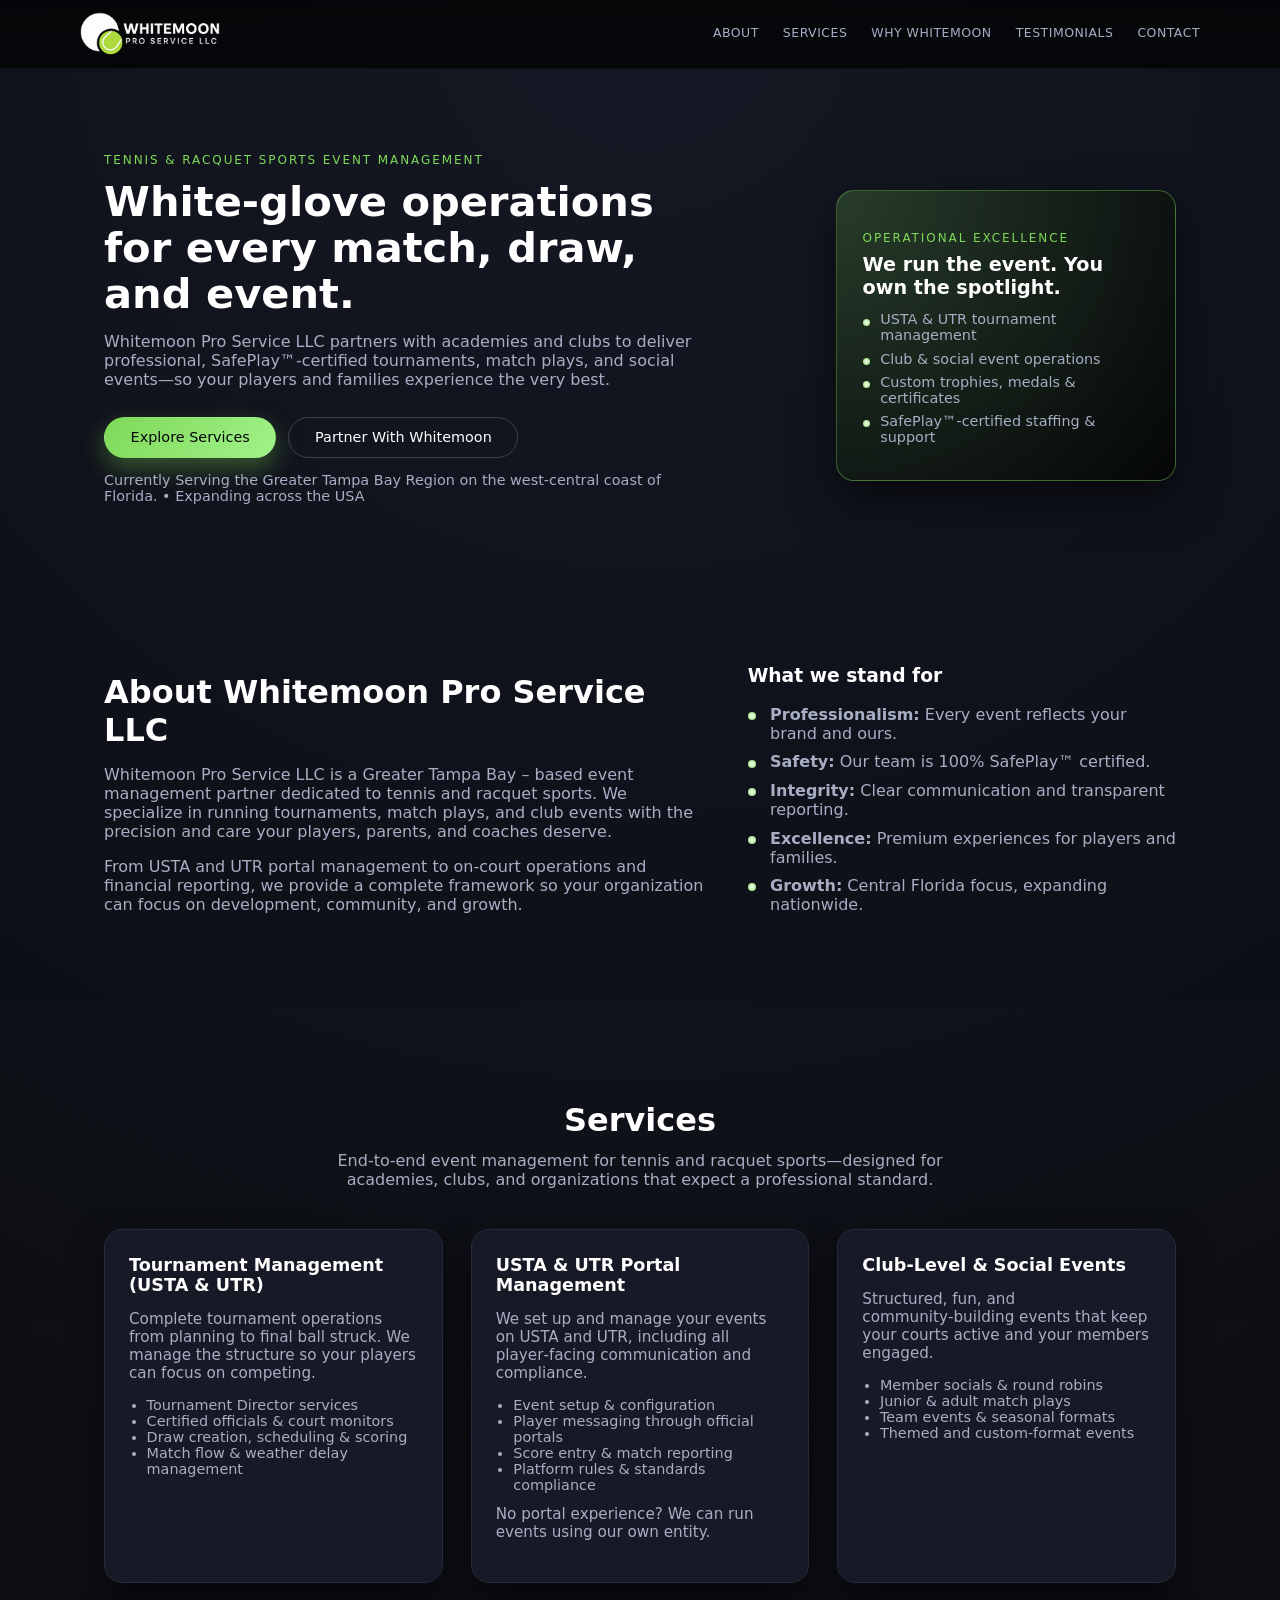
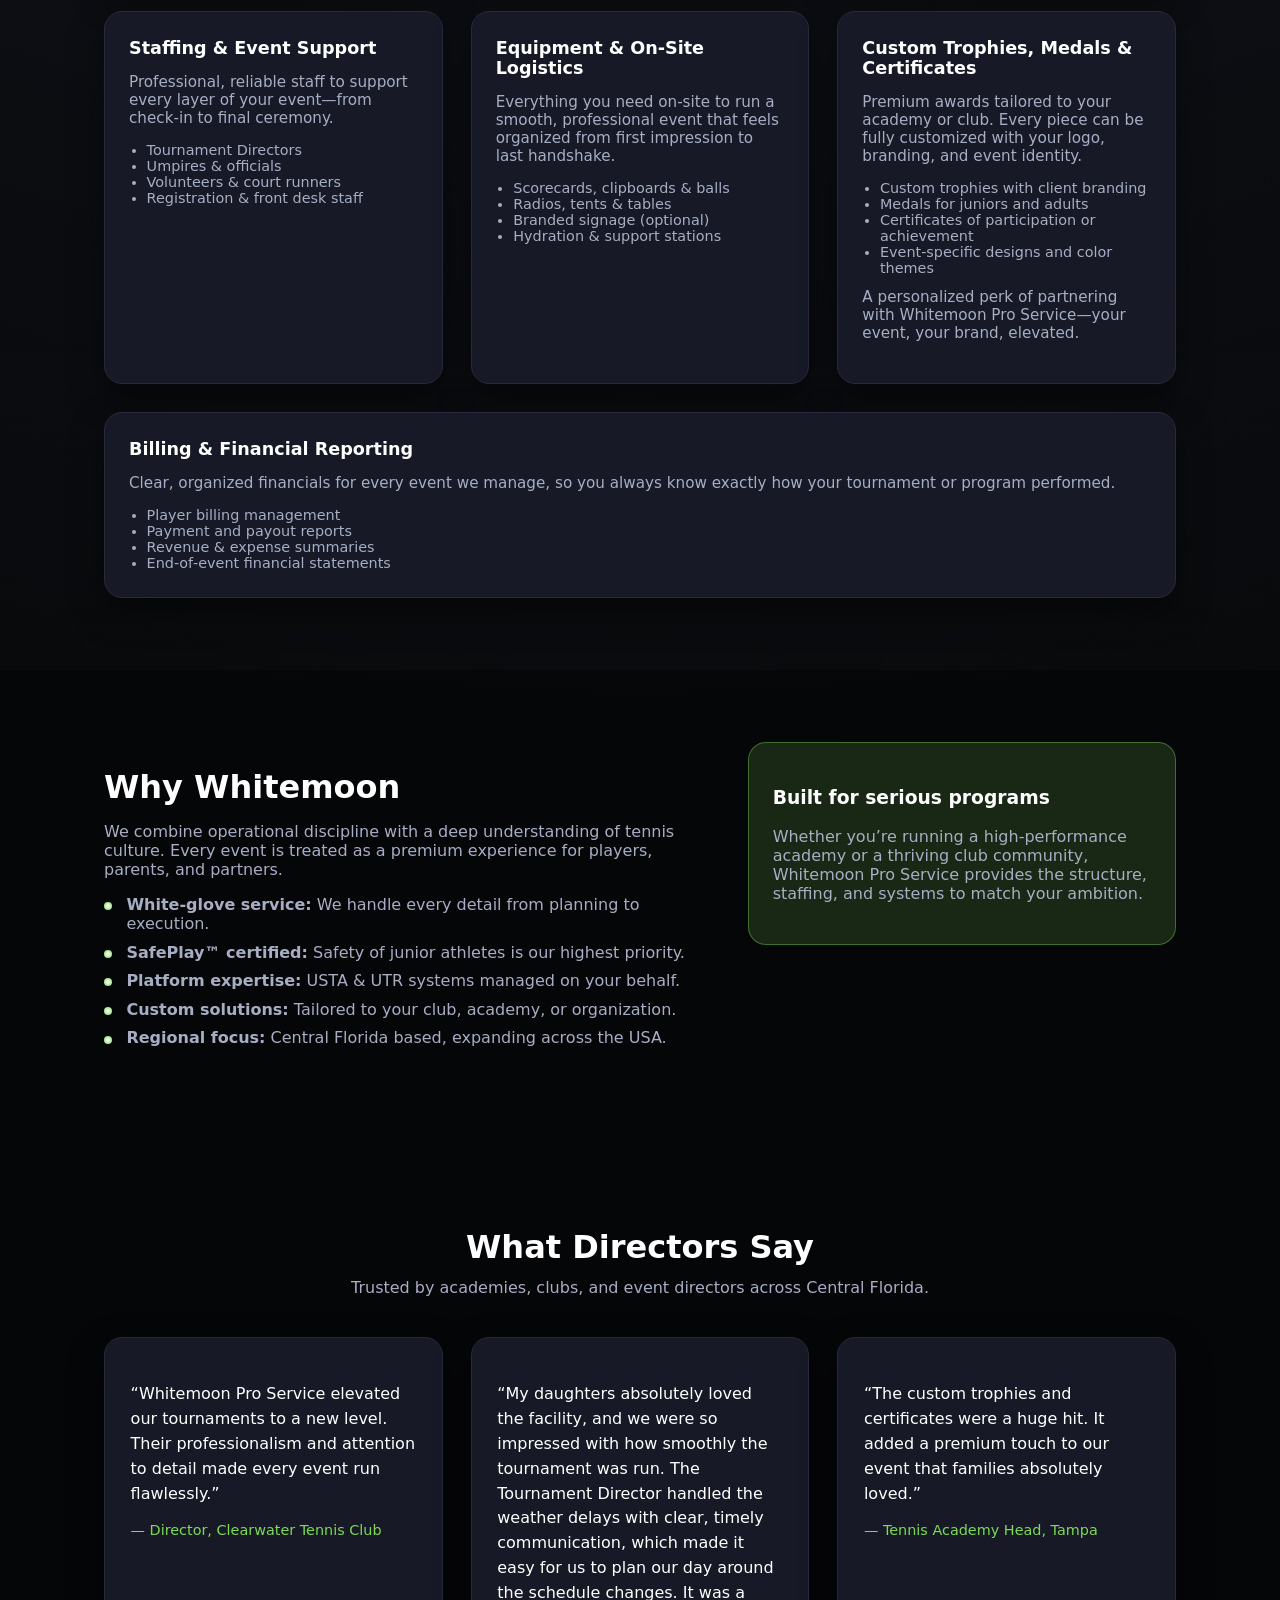
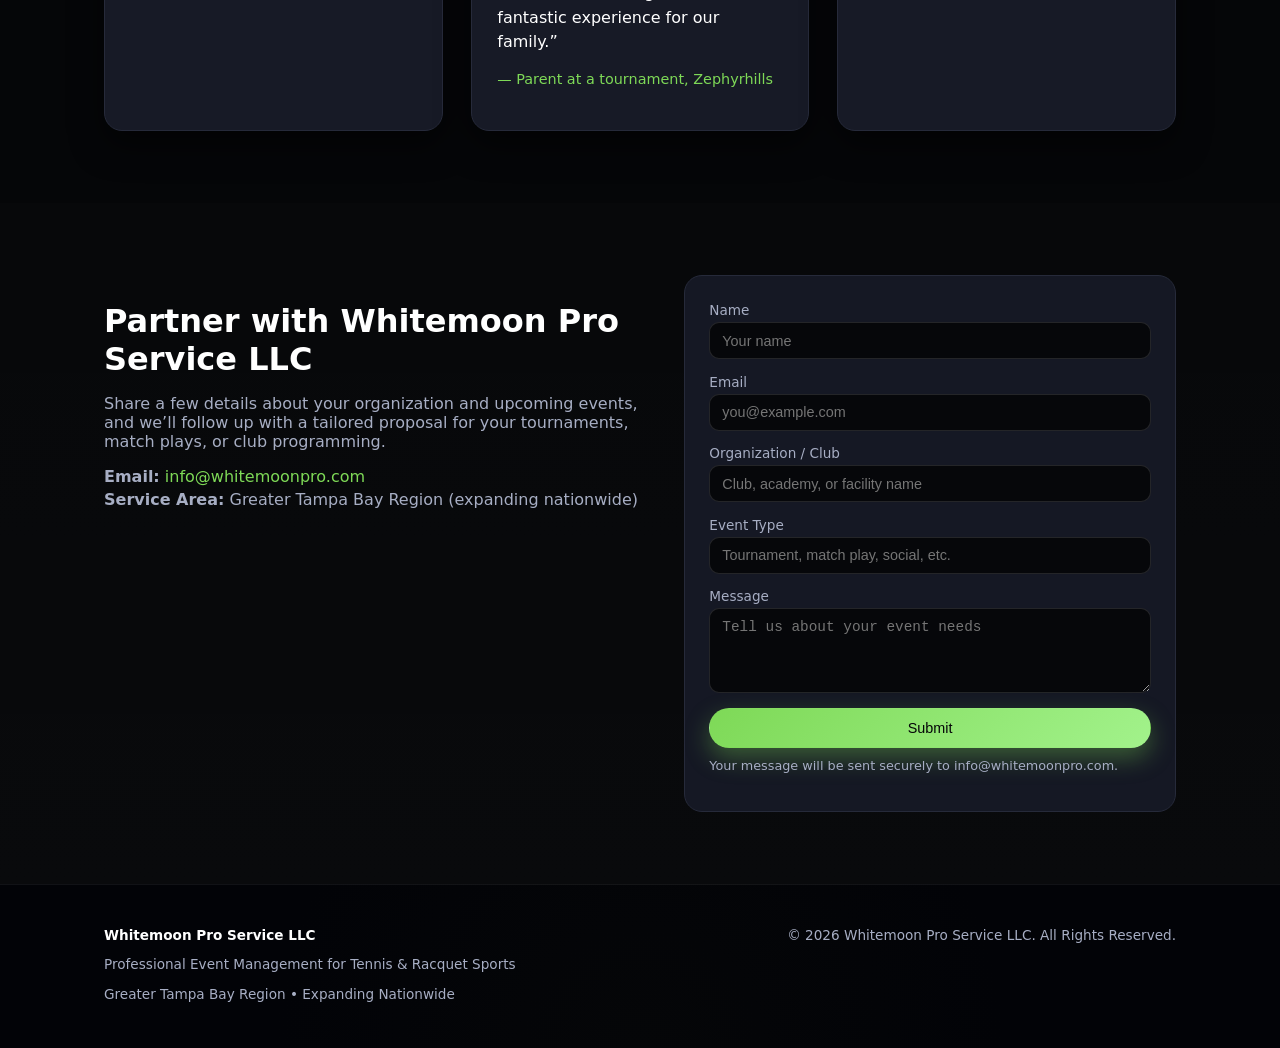
==== commit 9e0ee954: "Update index.html" ====
--- a/index.html
+++ b/index.html
@@ -17,7 +17,7 @@
   <header class="site-header">
     <div class="container header-inner">
       <a href="#home" class="logo">
-        <img src="LogoWMP.png" alt="Whitemoon Pro Service LLC Logo" class="brand-logo" />
+        <img src="logoWMP.png" alt="Whitemoon Pro Service LLC Logo" class="brand-logo" />
       </a>
       <nav class="nav">
         <a href="#about">About</a>
@@ -251,10 +251,10 @@
 
           <article class="testimonial-card reveal" style="transition-delay: .25s">
             <p class="testimonial-text">
-              “Our players and parents consistently praise the organization and communication. Whitemoon handles everything
-              so our coaches can focus on development.”
-            </p>
-            <p class="testimonial-author">— Academy Manager, Zephyrhills</p>
+              “My daughters absolutely loved the facility, and we were so impressed with how smoothly the tournament was run. 
+              The Tournament Director handled the weather delays with clear, timely communication, which made it easy for us to plan our day around the schedule changes. It was a fantastic experience for our family.”
+            </p>
+            <p class="testimonial-author">— Parent at a tournament, Zephyrhills</p>
           </article>
 
           <article class="testimonial-card reveal" style="transition-delay: .4s">
@@ -262,7 +262,7 @@
               “The custom trophies and certificates were a huge hit. It added a premium touch to our event that families
               absolutely loved.”
             </p>
-            <p class="testimonial-author">— Tournament Director, Tampa</p>
+            <p class="testimonial-author">— Tennis Academy Head, Tampa</p>
           </article>
         </div>
       </div>
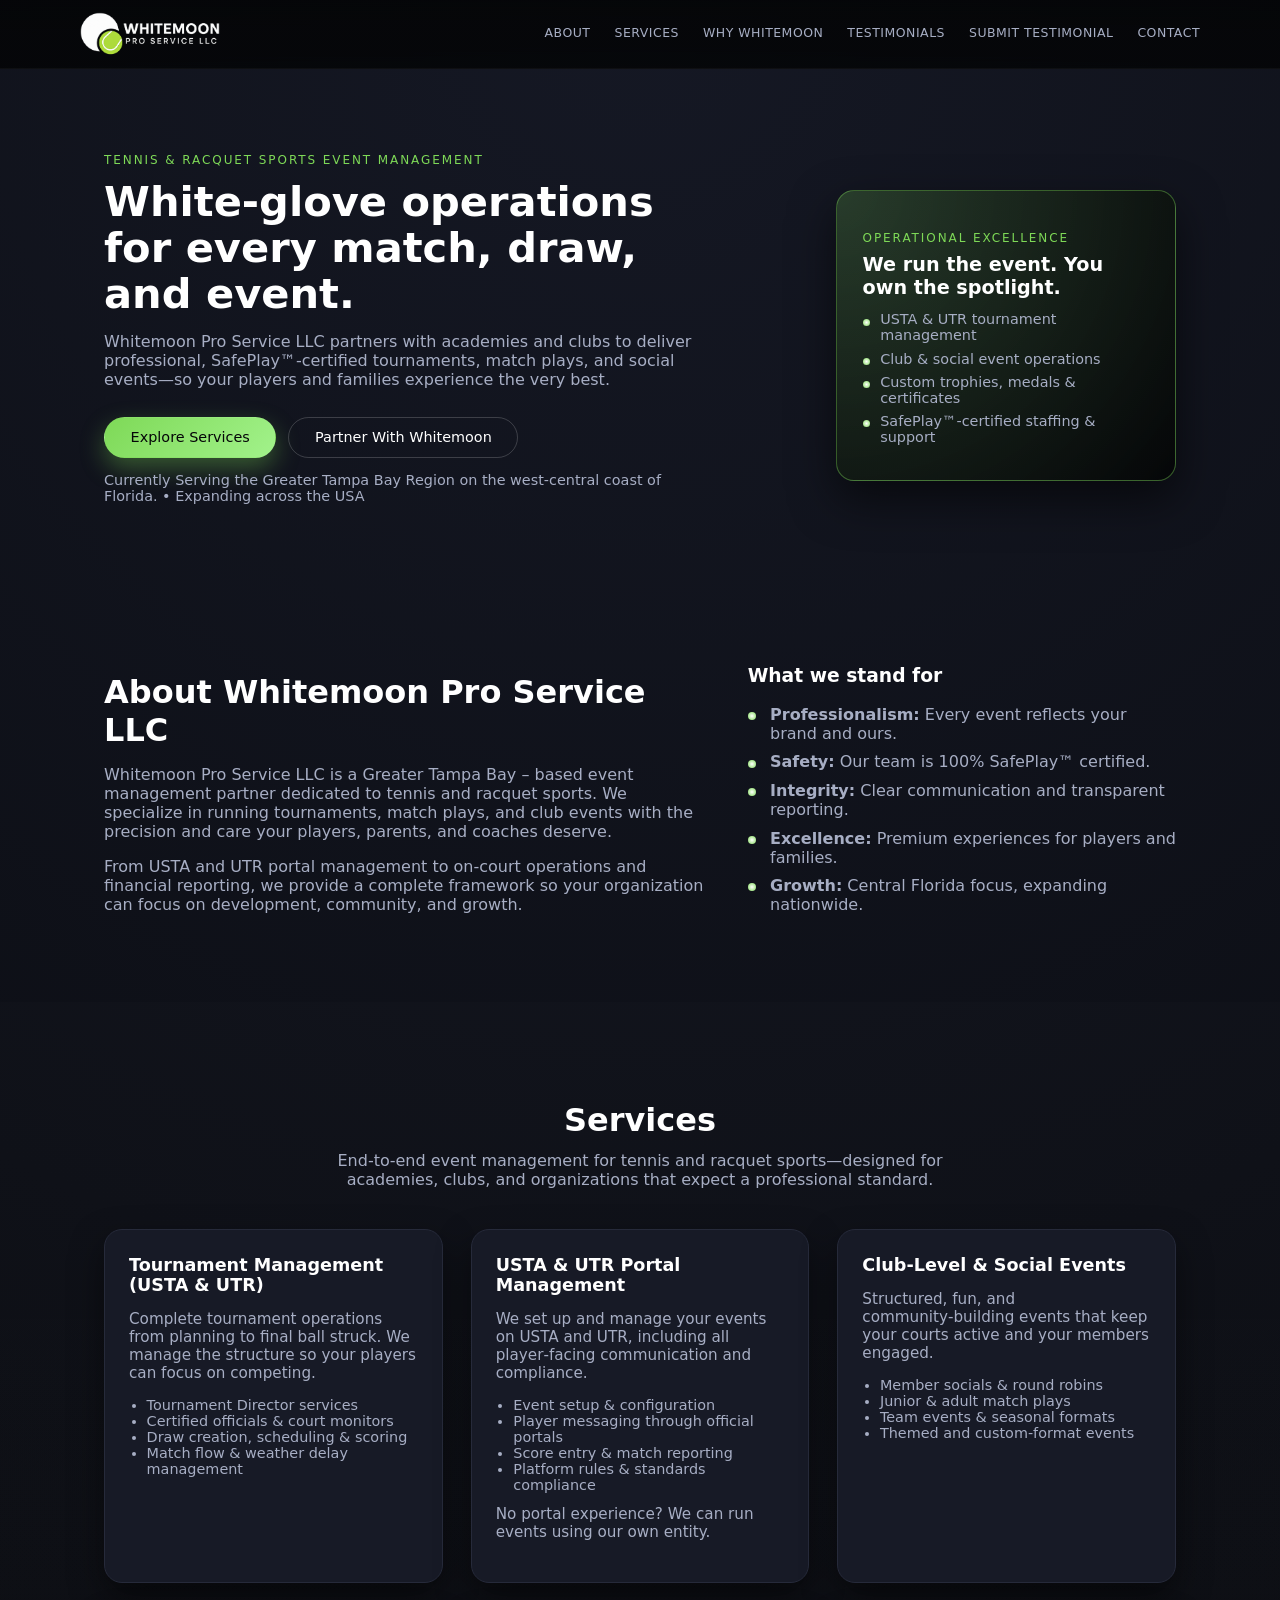
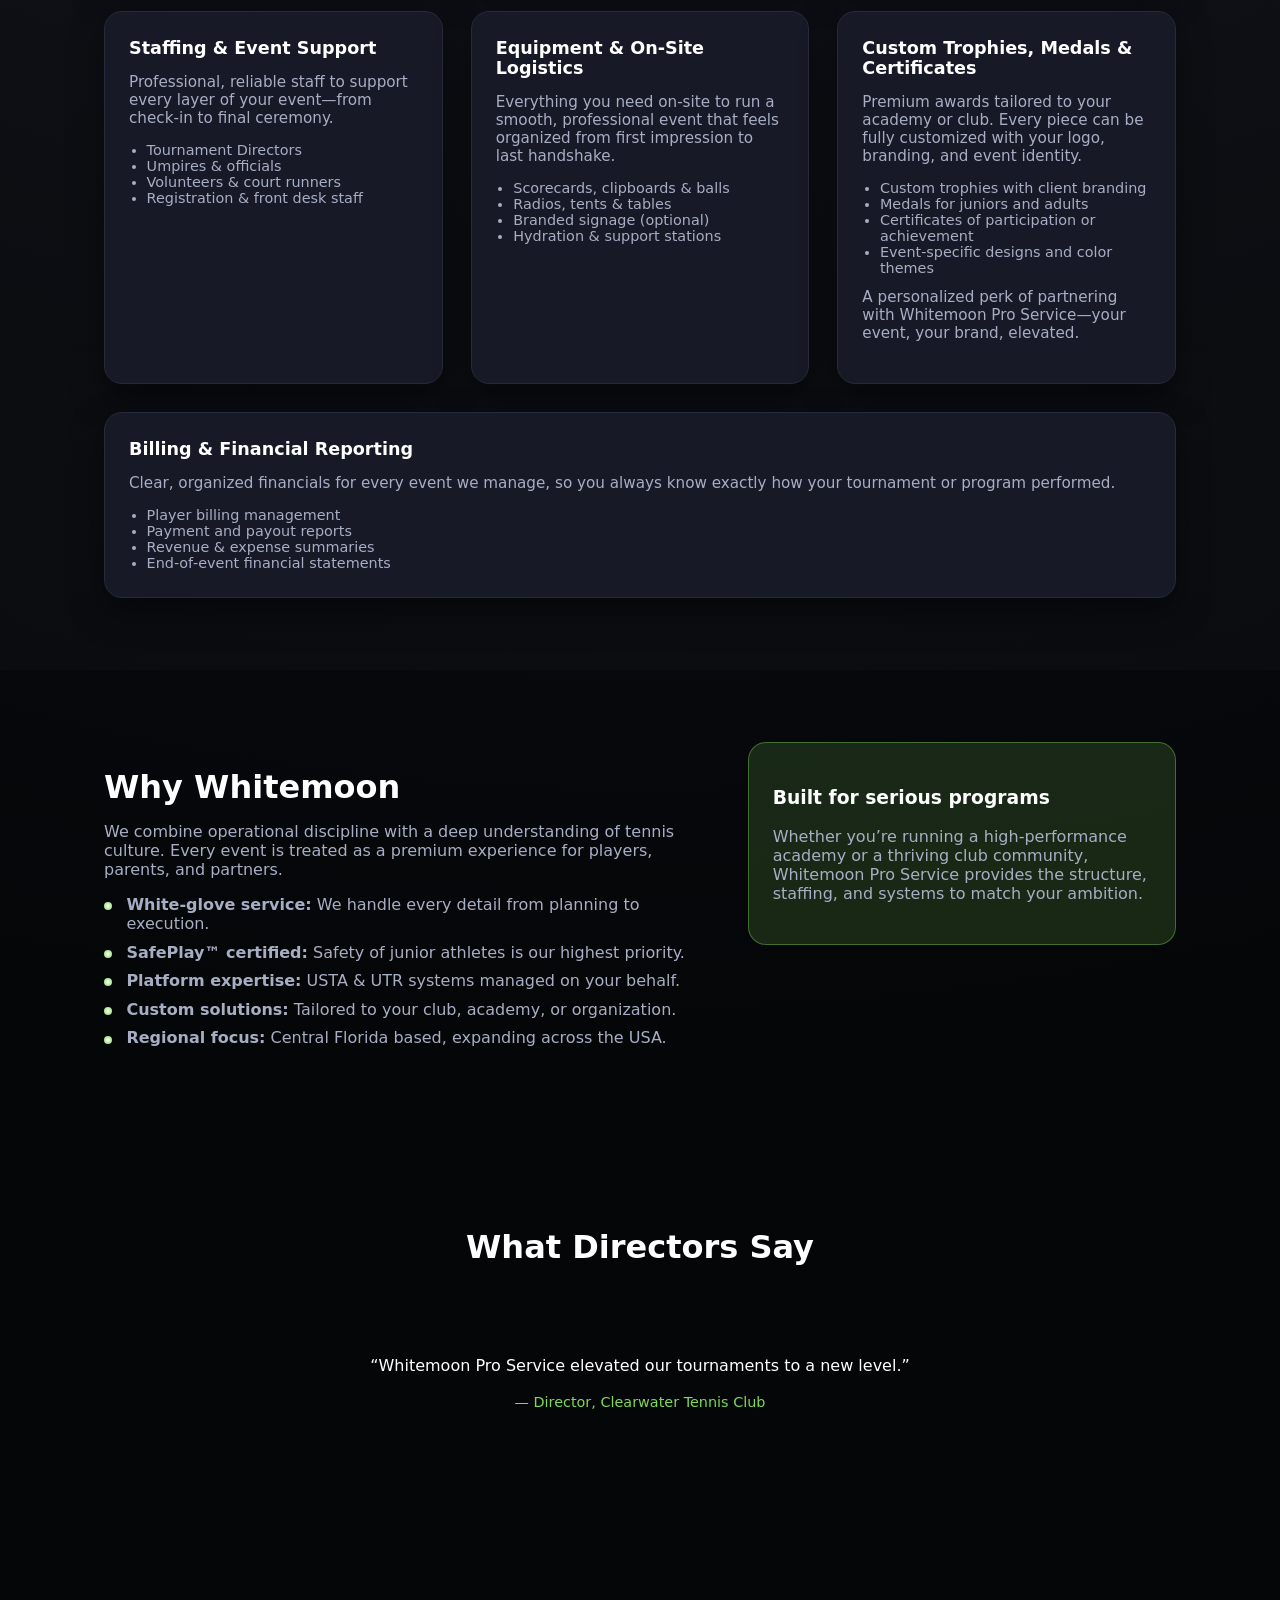
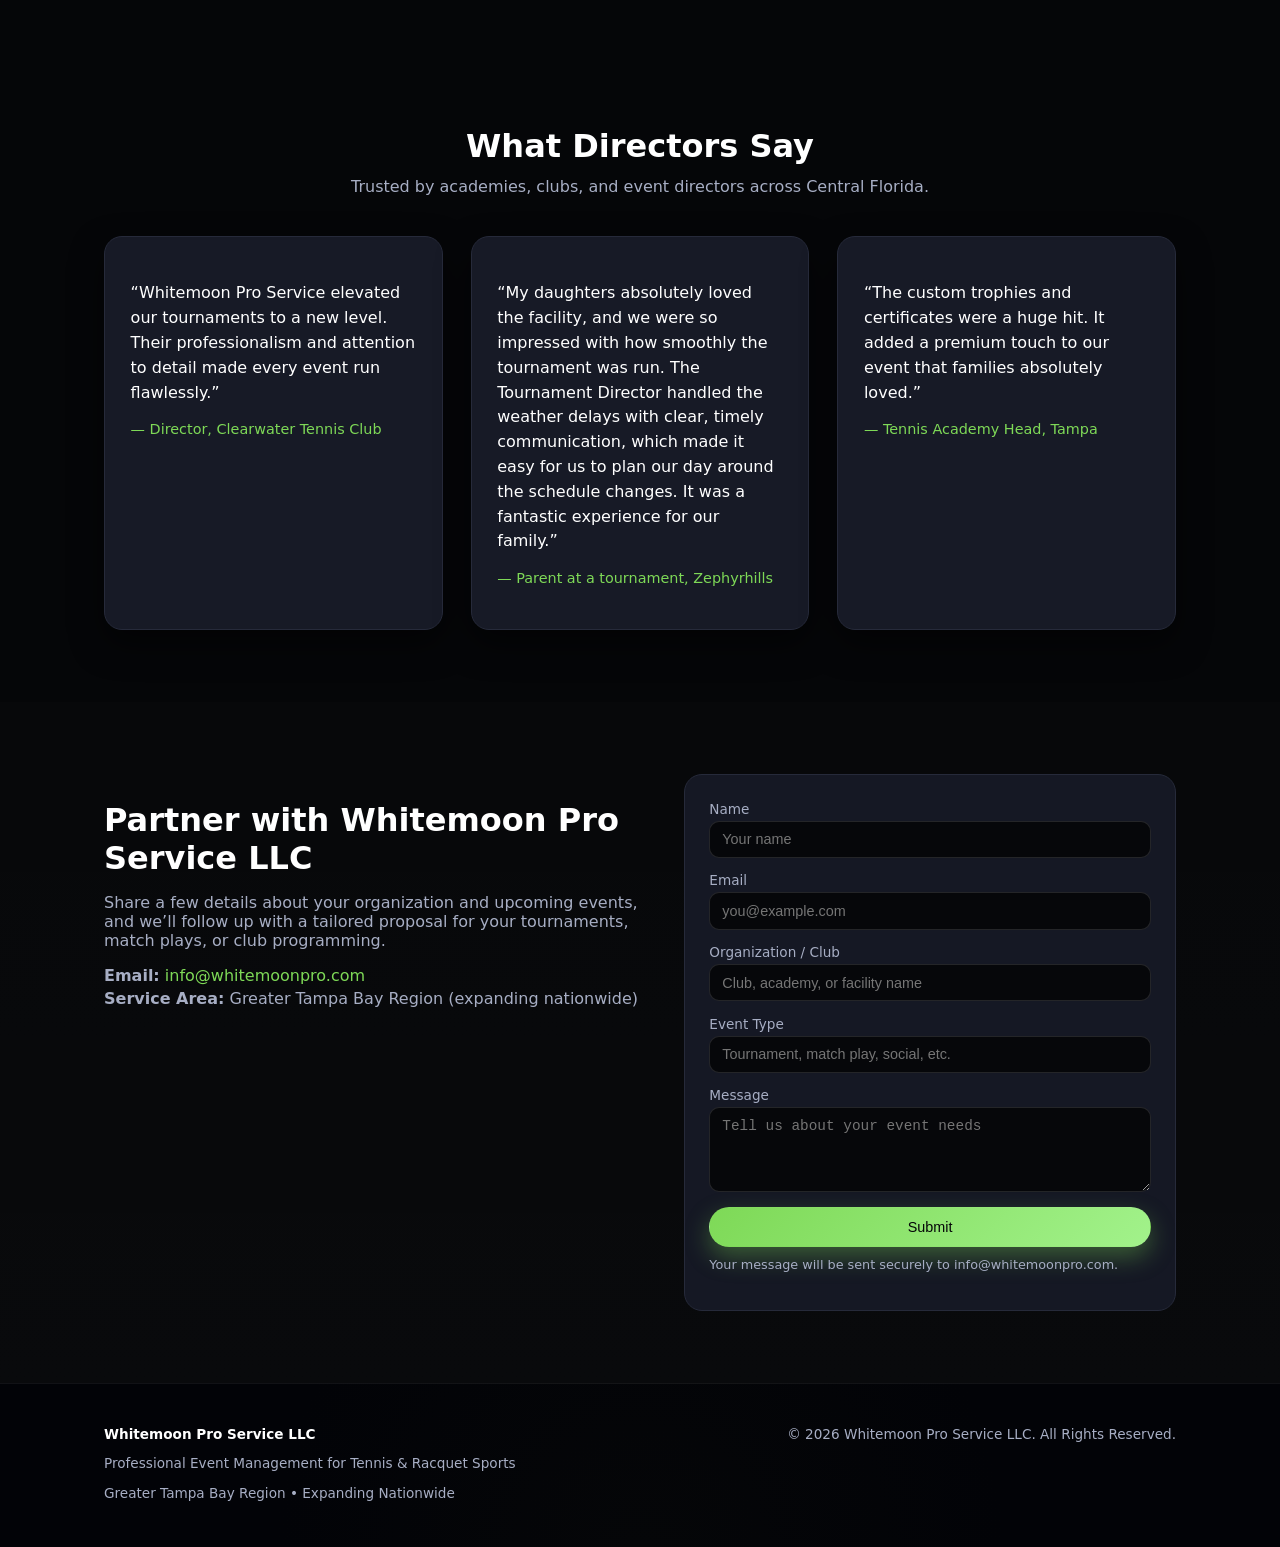
==== commit 15252ec6: "Update index.html" ====
--- a/index.html
+++ b/index.html
@@ -20,11 +20,12 @@
         <img src="logoWMP.png" alt="Whitemoon Pro Service LLC Logo" class="brand-logo" />
       </a>
       <nav class="nav">
-        <a href="#about">About</a>
-        <a href="#services">Services</a>
-        <a href="#why-us">Why Whitemoon</a>
-        <a href="#testimonials">Testimonials</a>
-        <a href="#contact">Contact</a>
+          <a href="index.html#about">About</a>
+          <a href="index.html#services">Services</a>
+          <a href="index.html#why-us">Why Whitemoon</a>
+          <a href="testimonials-showcase.html">Testimonials</a>
+          <a href="testimonials.html">Submit Testimonial</a>
+          <a href="index.html#contact">Contact</a>
       </nav>
     </div>
   </header>
@@ -233,6 +234,41 @@
     </section>
 
     <!-- TESTIMONIALS -->
+    <section class="section reveal" id="carousel">
+      <div class="container">
+        <div class="section-header center">
+          <h2>What Directors Say</h2>
+        </div>
+    
+        <div class="carousel">
+          <div class="carousel-track">
+            <div class="carousel-item">
+              <p class="testimonial-text">“Whitemoon Pro Service elevated our tournaments to a new level.”</p>
+              <p class="testimonial-author">— Director, Clearwater Tennis Club</p>
+            </div>
+    
+            <div class="carousel-item">
+              <p class="testimonial-text">“Our players and parents consistently praise the organization.”</p>
+              <p class="testimonial-author">— Academy Manager, Zephyrhills</p>
+            </div>
+            
+            <div class="carousel-item">
+              <p class="testimonial-text">
+                “My daughters absolutely loved the facility, and we were so impressed with how smoothly the tournament was run. 
+                The Tournament Director handled the weather delays with clear, timely communication, which made it easy for us to plan our day around the schedule changes. It was a fantastic experience for our family.”
+              </p>
+              <p class="testimonial-author">— Parent at a tournament, Zephyrhills</p>
+            </div>
+            
+            <div class="carousel-item">
+              <p class="testimonial-text">“The custom trophies added a premium touch families loved.”</p>
+              <p class="testimonial-author">— Tournament Director, Tampa</p>
+            </div>
+          </div>
+        </div>
+      </div>
+    </section>
+
     <section id="testimonials" class="section reveal">
       <div class="container">
         <div class="section-header center">
--- a/style.css
+++ b/style.css
@@ -276,6 +276,26 @@
   .hero-panel {
     justify-content: flex-start;
   }
+}
+
+/* Carousel */
+
+.carousel {
+  overflow: hidden;
+  position: relative;
+  max-width: 700px;
+  margin: 0 auto;
+}
+
+.carousel-track {
+  display: flex;
+  transition: transform 0.8s ease;
+}
+
+.carousel-item {
+  min-width: 100%;
+  padding: 2rem;
+  text-align: center;
 }
 
 /* Buttons */
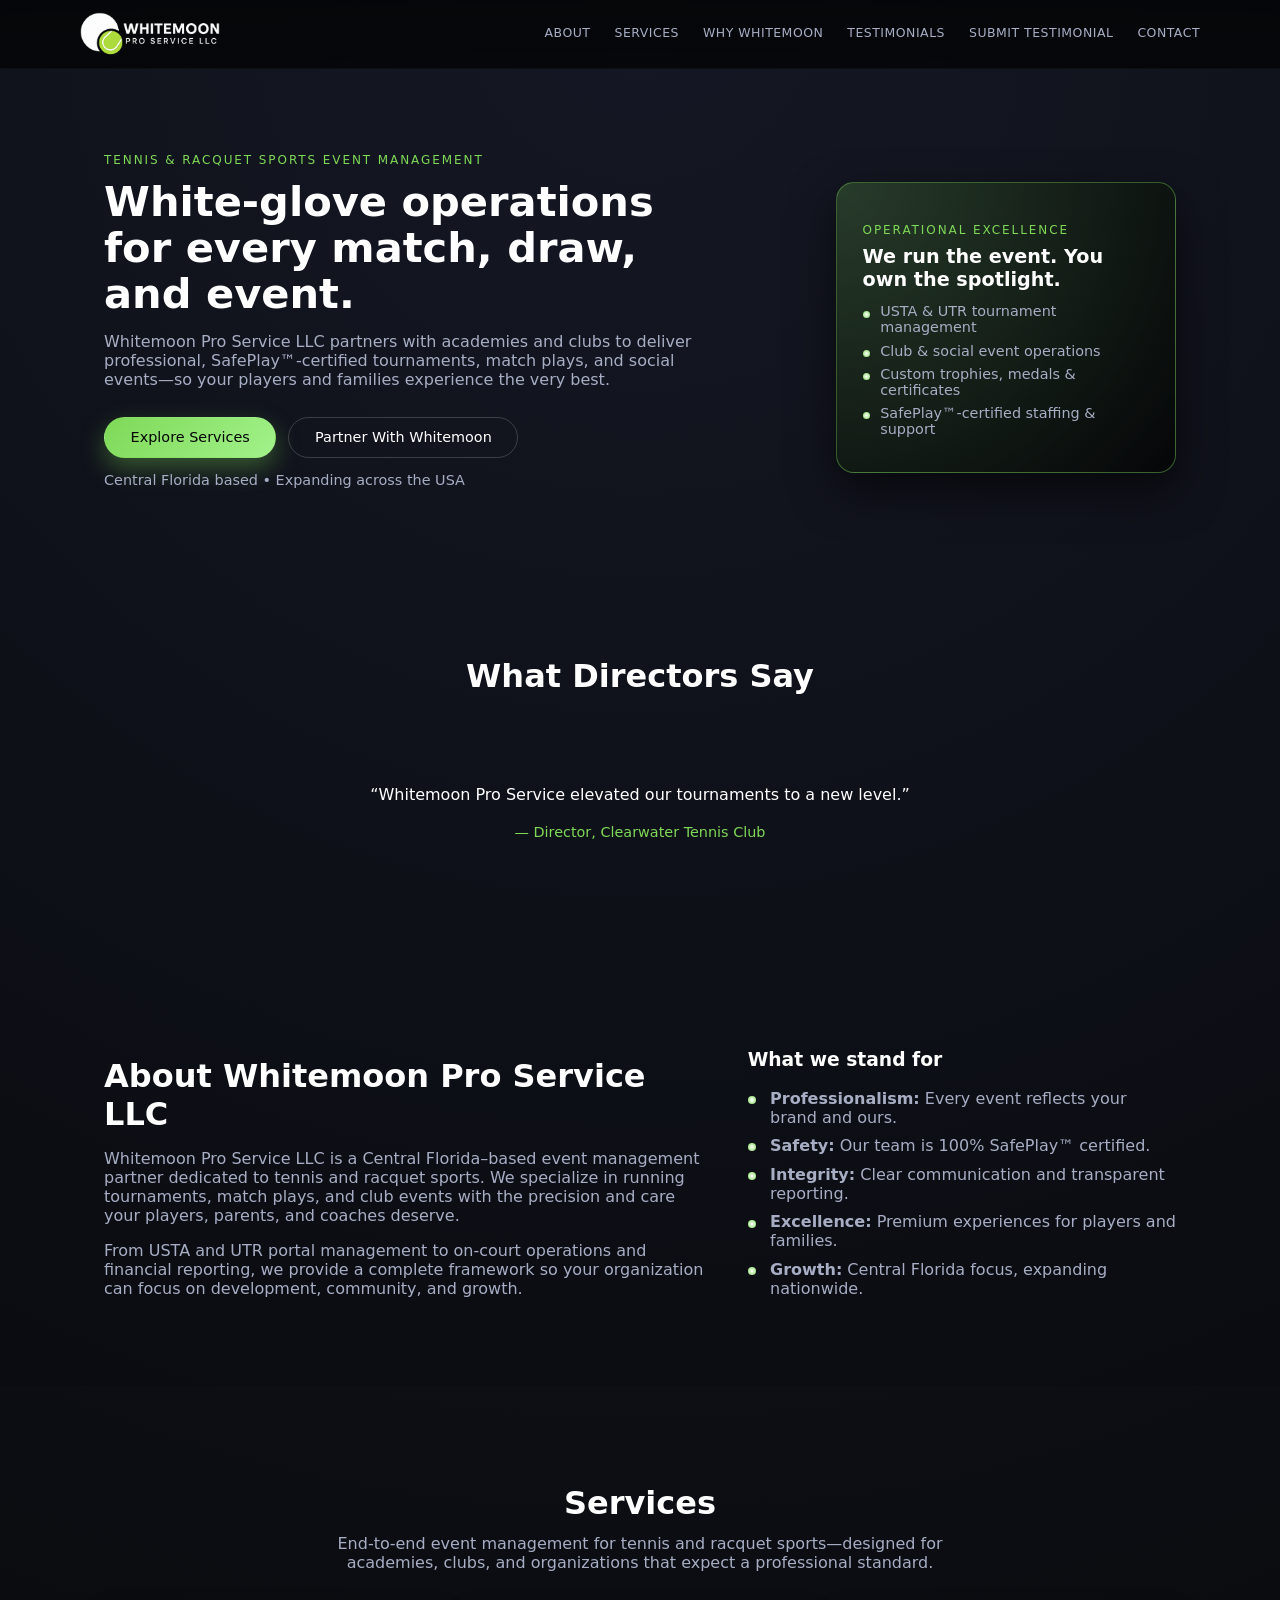
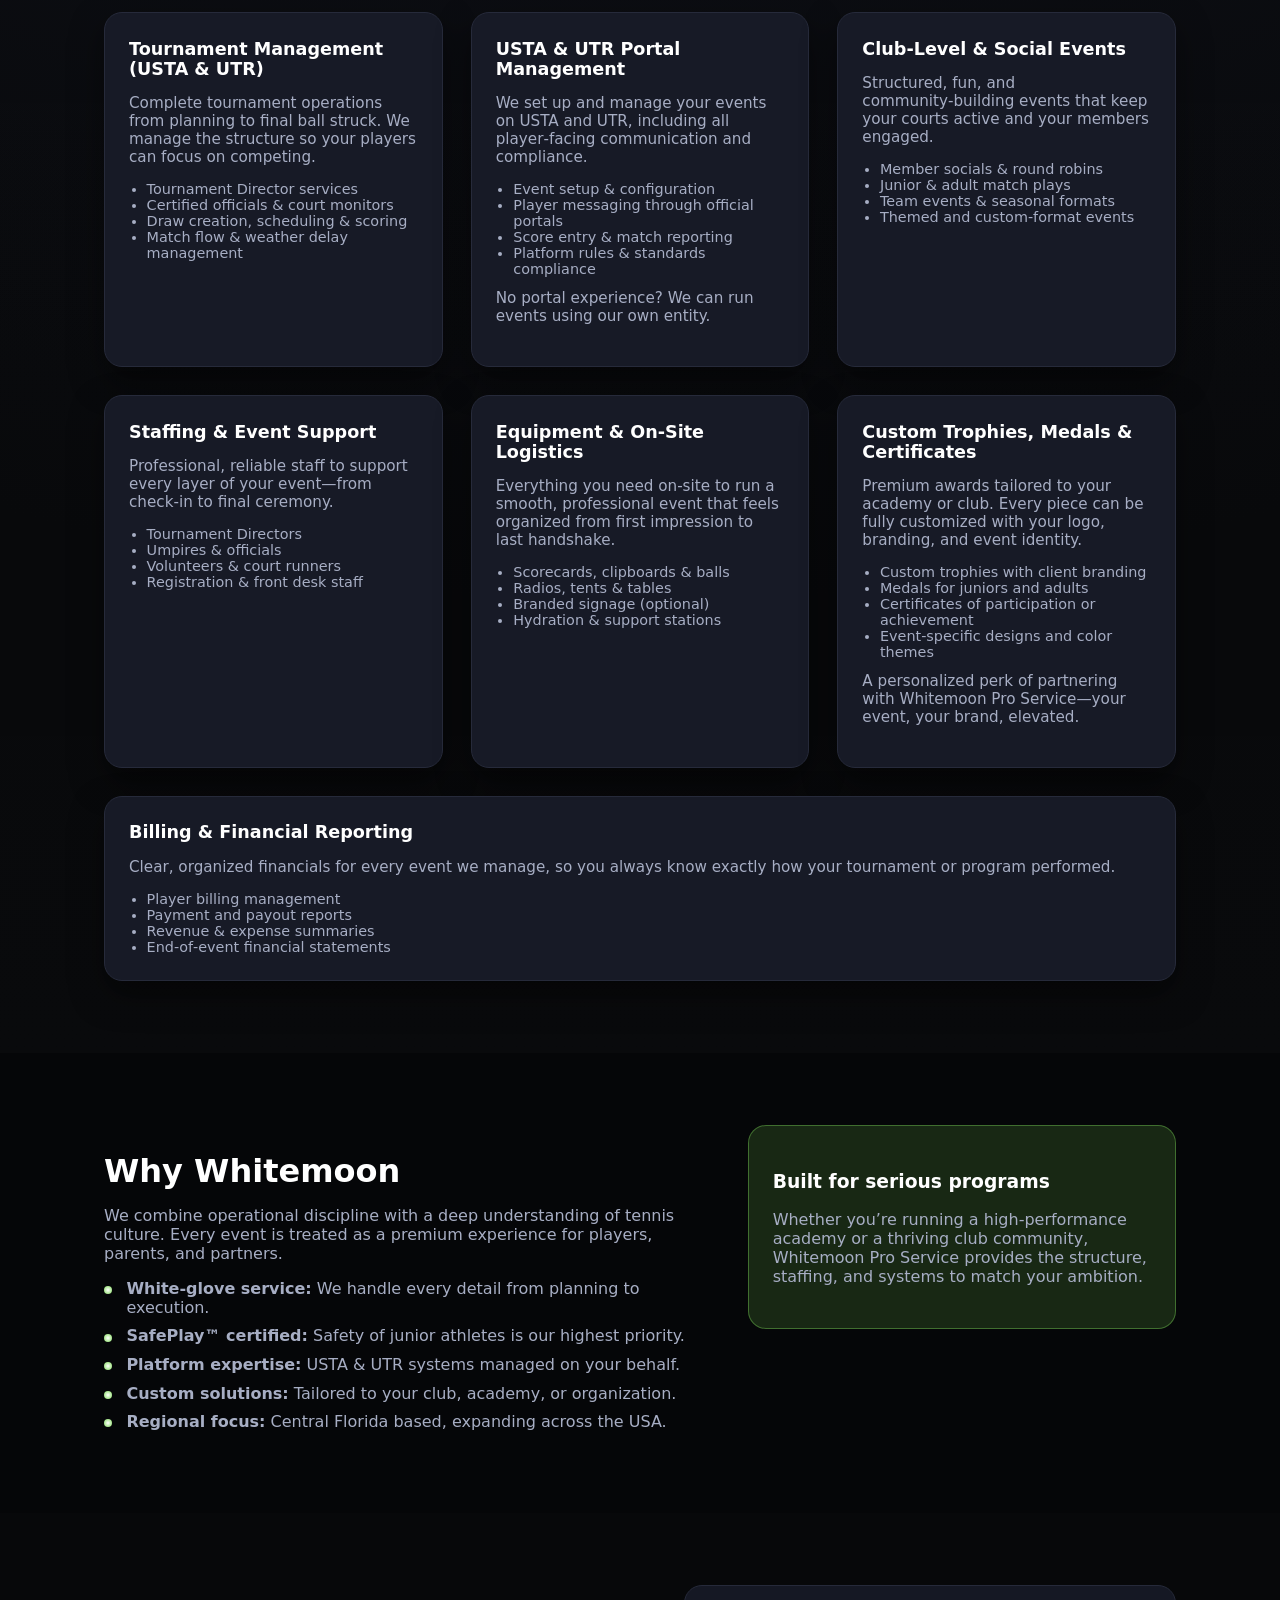
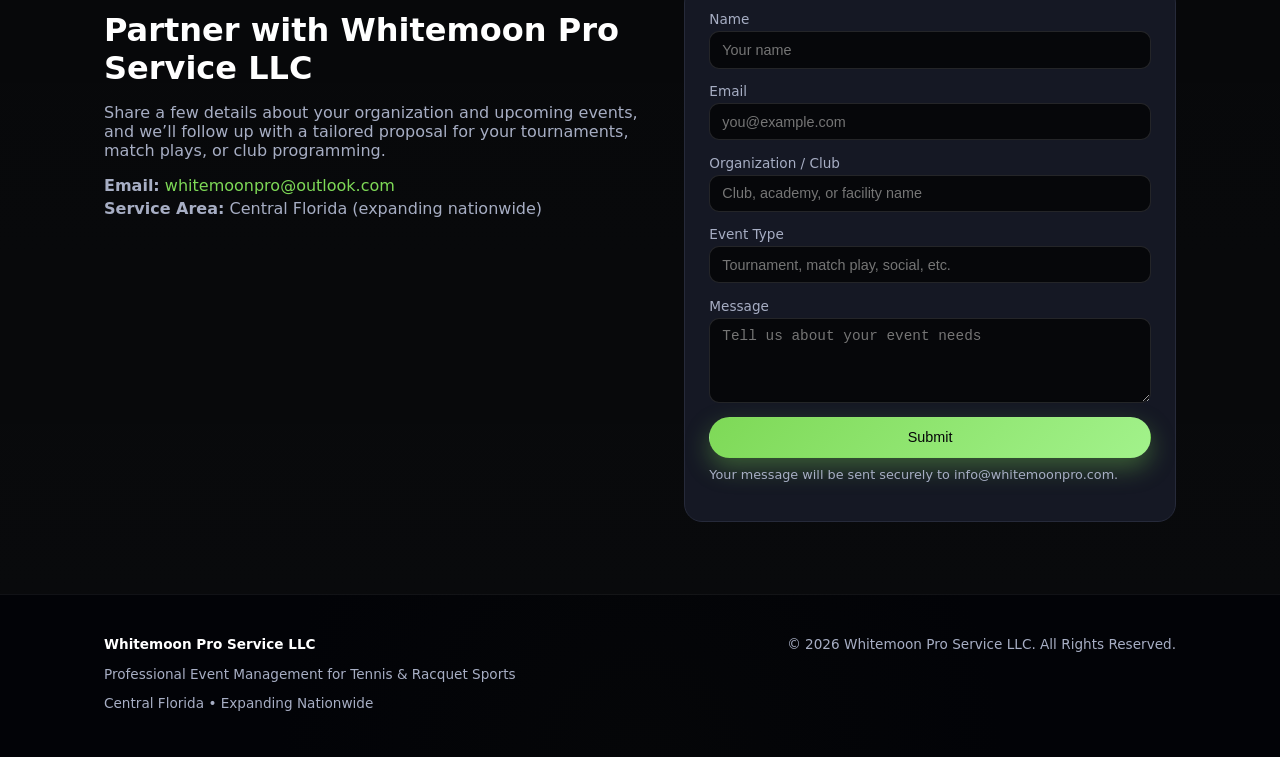
==== commit 266d009d: "Update index.html" ====
--- a/index.html
+++ b/index.html
@@ -4,7 +4,7 @@
   <meta charset="UTF-8" />
   <meta name="viewport" content="width=device-width, initial-scale=1.0" />
   <title>Whitemoon Pro Service LLC | Tennis & Racquet Sports Event Management</title>
-  <meta name="description" content="Whitemoon Pro Service LLC delivers white-glove professional event management for tennis and racquet sports in The Greater Tampa Bay Region of Florida." />
+  <meta name="description" content="Whitemoon Pro Service LLC delivers white-glove professional event management for tennis and racquet sports in Central Florida and beyond." />
 
   <!-- Google Fonts -->
   <link rel="preconnect" href="https://fonts.googleapis.com" />
@@ -16,16 +16,16 @@
 <body>
   <header class="site-header">
     <div class="container header-inner">
-      <a href="#home" class="logo">
+      <a href="index.html" class="logo">
         <img src="logoWMP.png" alt="Whitemoon Pro Service LLC Logo" class="brand-logo" />
       </a>
       <nav class="nav">
-          <a href="index.html#about">About</a>
-          <a href="index.html#services">Services</a>
-          <a href="index.html#why-us">Why Whitemoon</a>
-          <a href="testimonials-showcase.html">Testimonials</a>
-          <a href="testimonials.html">Submit Testimonial</a>
-          <a href="index.html#contact">Contact</a>
+        <a href="#about">About</a>
+        <a href="#services">Services</a>
+        <a href="#why-us">Why Whitemoon</a>
+        <a href="testimonials-showcase.html">Testimonials</a>
+        <a href="testimonials.html">Submit Testimonial</a>
+        <a href="#contact">Contact</a>
       </nav>
     </div>
   </header>
@@ -45,7 +45,7 @@
             <a href="#services" class="btn primary">Explore Services</a>
             <a href="#contact" class="btn ghost">Partner With Whitemoon</a>
           </div>
-          <p class="hero-meta">Currently Serving the Greater Tampa Bay Region on the west-central coast of Florida. • Expanding across the USA</p>
+          <p class="hero-meta">Central Florida based • Expanding across the USA</p>
         </div>
         <div class="hero-panel">
           <div class="hero-card">
@@ -57,6 +57,34 @@
               <li>Custom trophies, medals & certificates</li>
               <li>SafePlay™‑certified staffing & support</li>
             </ul>
+          </div>
+        </div>
+      </div>
+    </section>
+
+    <!-- CAROUSEL -->
+    <section class="section reveal" id="carousel">
+      <div class="container">
+        <div class="section-header center">
+          <h2>What Directors Say</h2>
+        </div>
+
+        <div class="carousel">
+          <div class="carousel-track">
+            <div class="carousel-item">
+              <p class="testimonial-text">“Whitemoon Pro Service elevated our tournaments to a new level.”</p>
+              <p class="testimonial-author">— Director, Clearwater Tennis Club</p>
+            </div>
+
+            <div class="carousel-item">
+              <p class="testimonial-text">“Our players and parents consistently praise the organization.”</p>
+              <p class="testimonial-author">— Academy Manager, Zephyrhills</p>
+            </div>
+
+            <div class="carousel-item">
+              <p class="testimonial-text">“The custom trophies added a premium touch families loved.”</p>
+              <p class="testimonial-author">— Tournament Director, Tampa</p>
+            </div>
           </div>
         </div>
       </div>
@@ -68,7 +96,7 @@
         <div class="section-header">
           <h2>About Whitemoon Pro Service LLC</h2>
           <p>
-            Whitemoon Pro Service LLC is a Greater Tampa Bay – based event management partner dedicated to tennis and racquet
+            Whitemoon Pro Service LLC is a Central Florida–based event management partner dedicated to tennis and racquet
             sports. We specialize in running tournaments, match plays, and club events with the precision and care your
             players, parents, and coaches deserve.
           </p>
@@ -233,77 +261,6 @@
       </div>
     </section>
 
-    <!-- TESTIMONIALS -->
-    <section class="section reveal" id="carousel">
-      <div class="container">
-        <div class="section-header center">
-          <h2>What Directors Say</h2>
-        </div>
-    
-        <div class="carousel">
-          <div class="carousel-track">
-            <div class="carousel-item">
-              <p class="testimonial-text">“Whitemoon Pro Service elevated our tournaments to a new level.”</p>
-              <p class="testimonial-author">— Director, Clearwater Tennis Club</p>
-            </div>
-    
-            <div class="carousel-item">
-              <p class="testimonial-text">“Our players and parents consistently praise the organization.”</p>
-              <p class="testimonial-author">— Academy Manager, Zephyrhills</p>
-            </div>
-            
-            <div class="carousel-item">
-              <p class="testimonial-text">
-                “My daughters absolutely loved the facility, and we were so impressed with how smoothly the tournament was run. 
-                The Tournament Director handled the weather delays with clear, timely communication, which made it easy for us to plan our day around the schedule changes. It was a fantastic experience for our family.”
-              </p>
-              <p class="testimonial-author">— Parent at a tournament, Zephyrhills</p>
-            </div>
-            
-            <div class="carousel-item">
-              <p class="testimonial-text">“The custom trophies added a premium touch families loved.”</p>
-              <p class="testimonial-author">— Tournament Director, Tampa</p>
-            </div>
-          </div>
-        </div>
-      </div>
-    </section>
-
-    <section id="testimonials" class="section reveal">
-      <div class="container">
-        <div class="section-header center">
-          <h2>What Directors Say</h2>
-          <p>Trusted by academies, clubs, and event directors across Central Florida.</p>
-        </div>
-
-        <div class="testimonial-grid">
-          <article class="testimonial-card reveal" style="transition-delay: .1s">
-            <p class="testimonial-text">
-              “Whitemoon Pro Service elevated our tournaments to a new level. Their professionalism and attention to detail
-              made every event run flawlessly.”
-            </p>
-            <p class="testimonial-author">— Director, Clearwater Tennis Club</p>
-          </article>
-
-          <article class="testimonial-card reveal" style="transition-delay: .25s">
-            <p class="testimonial-text">
-              “My daughters absolutely loved the facility, and we were so impressed with how smoothly the tournament was run. 
-              The Tournament Director handled the weather delays with clear, timely communication, which made it easy for us to plan our day around the schedule changes. It was a fantastic experience for our family.”
-            </p>
-            <p class="testimonial-author">— Parent at a tournament, Zephyrhills</p>
-          </article>
-
-          <article class="testimonial-card reveal" style="transition-delay: .4s">
-            <p class="testimonial-text">
-              “The custom trophies and certificates were a huge hit. It added a premium touch to our event that families
-              absolutely loved.”
-            </p>
-            <p class="testimonial-author">— Tennis Academy Head, Tampa</p>
-          </article>
-        </div>
-      </div>
-    </section>
-
     <!-- CONTACT -->
     <section id="contact" class="section section-alt reveal">
       <div class="container contact-grid">
@@ -314,8 +271,8 @@
             proposal for your tournaments, match plays, or club programming.
           </p>
           <div class="contact-details">
-            <p><strong>Email:</strong> <a href="mailto:whitemoonpro@outlook.com">info@whitemoonpro.com</a></p>
-            <p><strong>Service Area:</strong> Greater Tampa Bay Region (expanding nationwide)</p>
+            <p><strong>Email:</strong> <a href="mailto:whitemoonpro@outlook.com">whitemoonpro@outlook.com</a></p>
+            <p><strong>Service Area:</strong> Central Florida (expanding nationwide)</p>
           </div>
         </div>
         <div>
@@ -355,13 +312,15 @@
       <div>
         <p class="footer-brand">Whitemoon Pro Service LLC</p>
         <p>Professional Event Management for Tennis &amp; Racquet Sports</p>
-        <p>Greater Tampa Bay Region • Expanding Nationwide</p>
+        <p>Central Florida • Expanding Nationwide</p>
       </div>
       <div class="footer-meta">
         <p>© 2026 Whitemoon Pro Service LLC. All Rights Reserved.</p>
       </div>
     </div>
   </footer>
+
+  <script src="assets/js/carousel.js"></script>
 
   <script>
     const observer = new IntersectionObserver((entries) => {
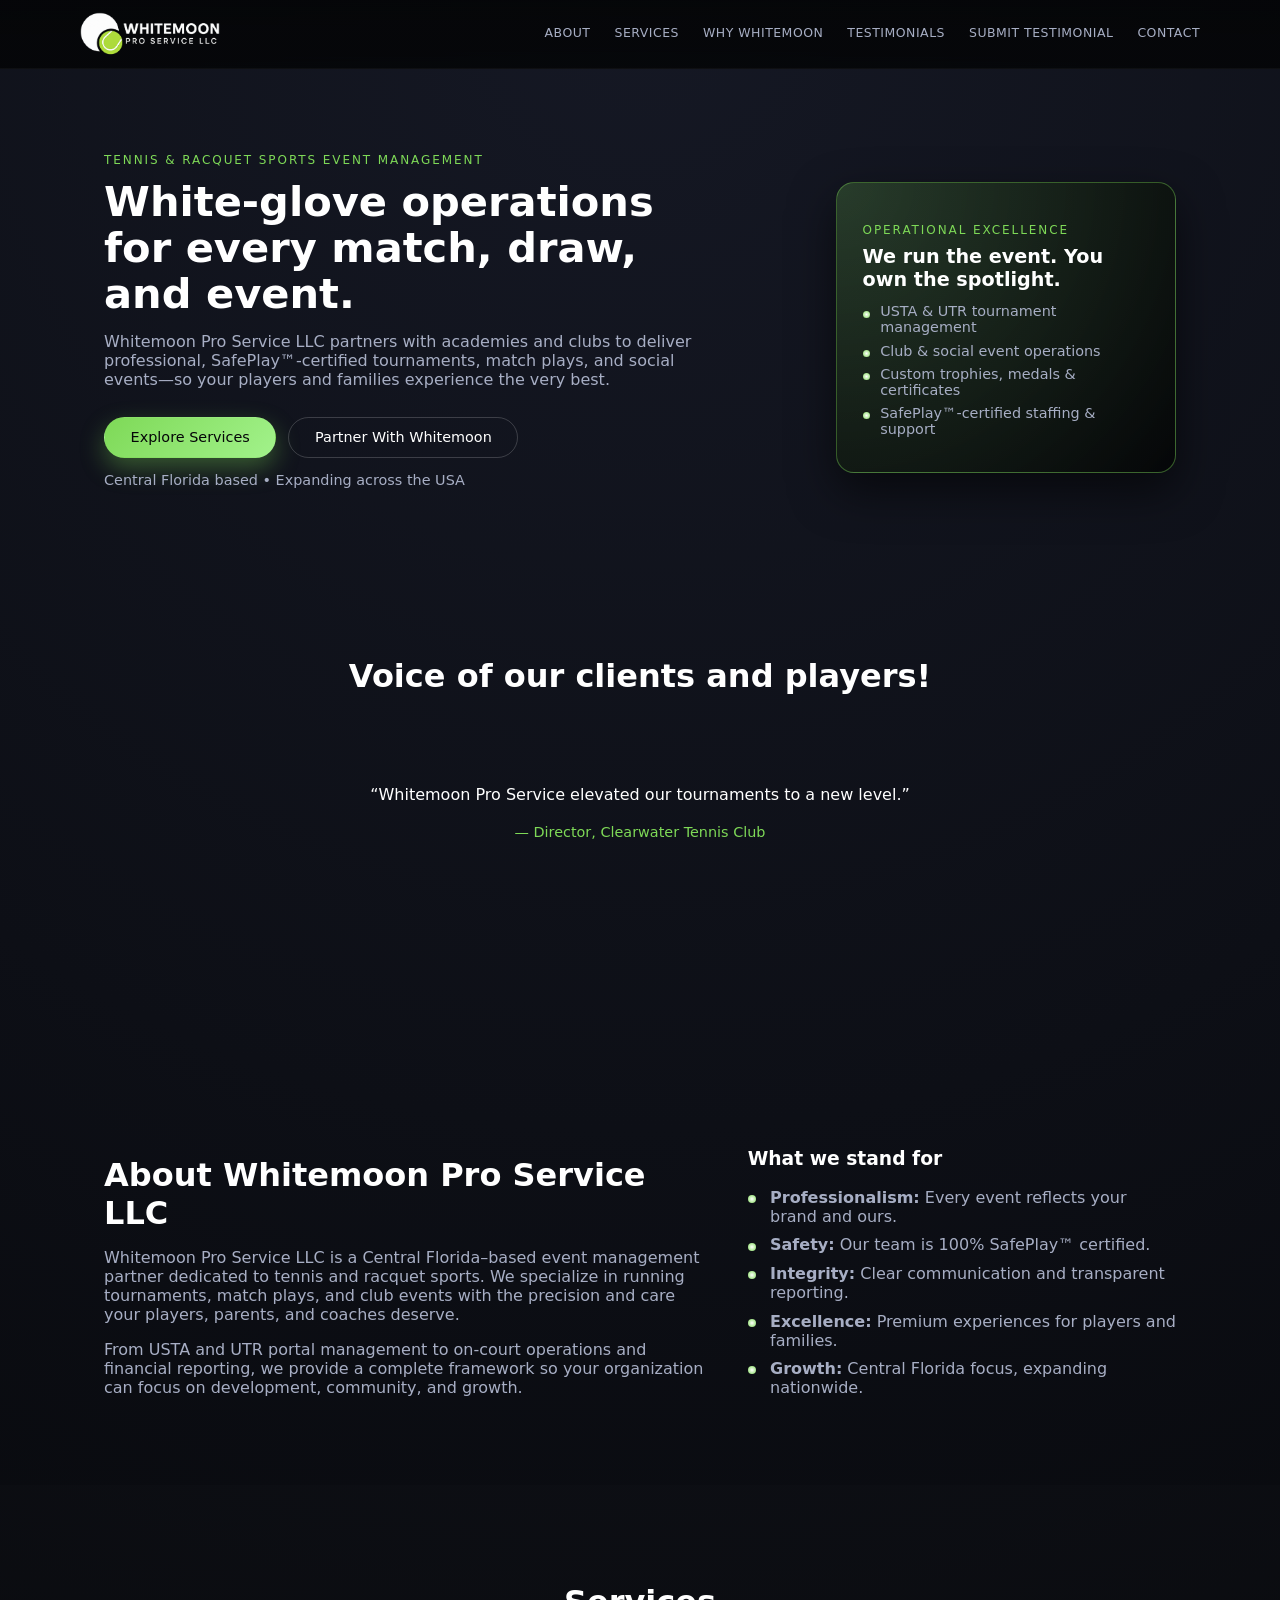
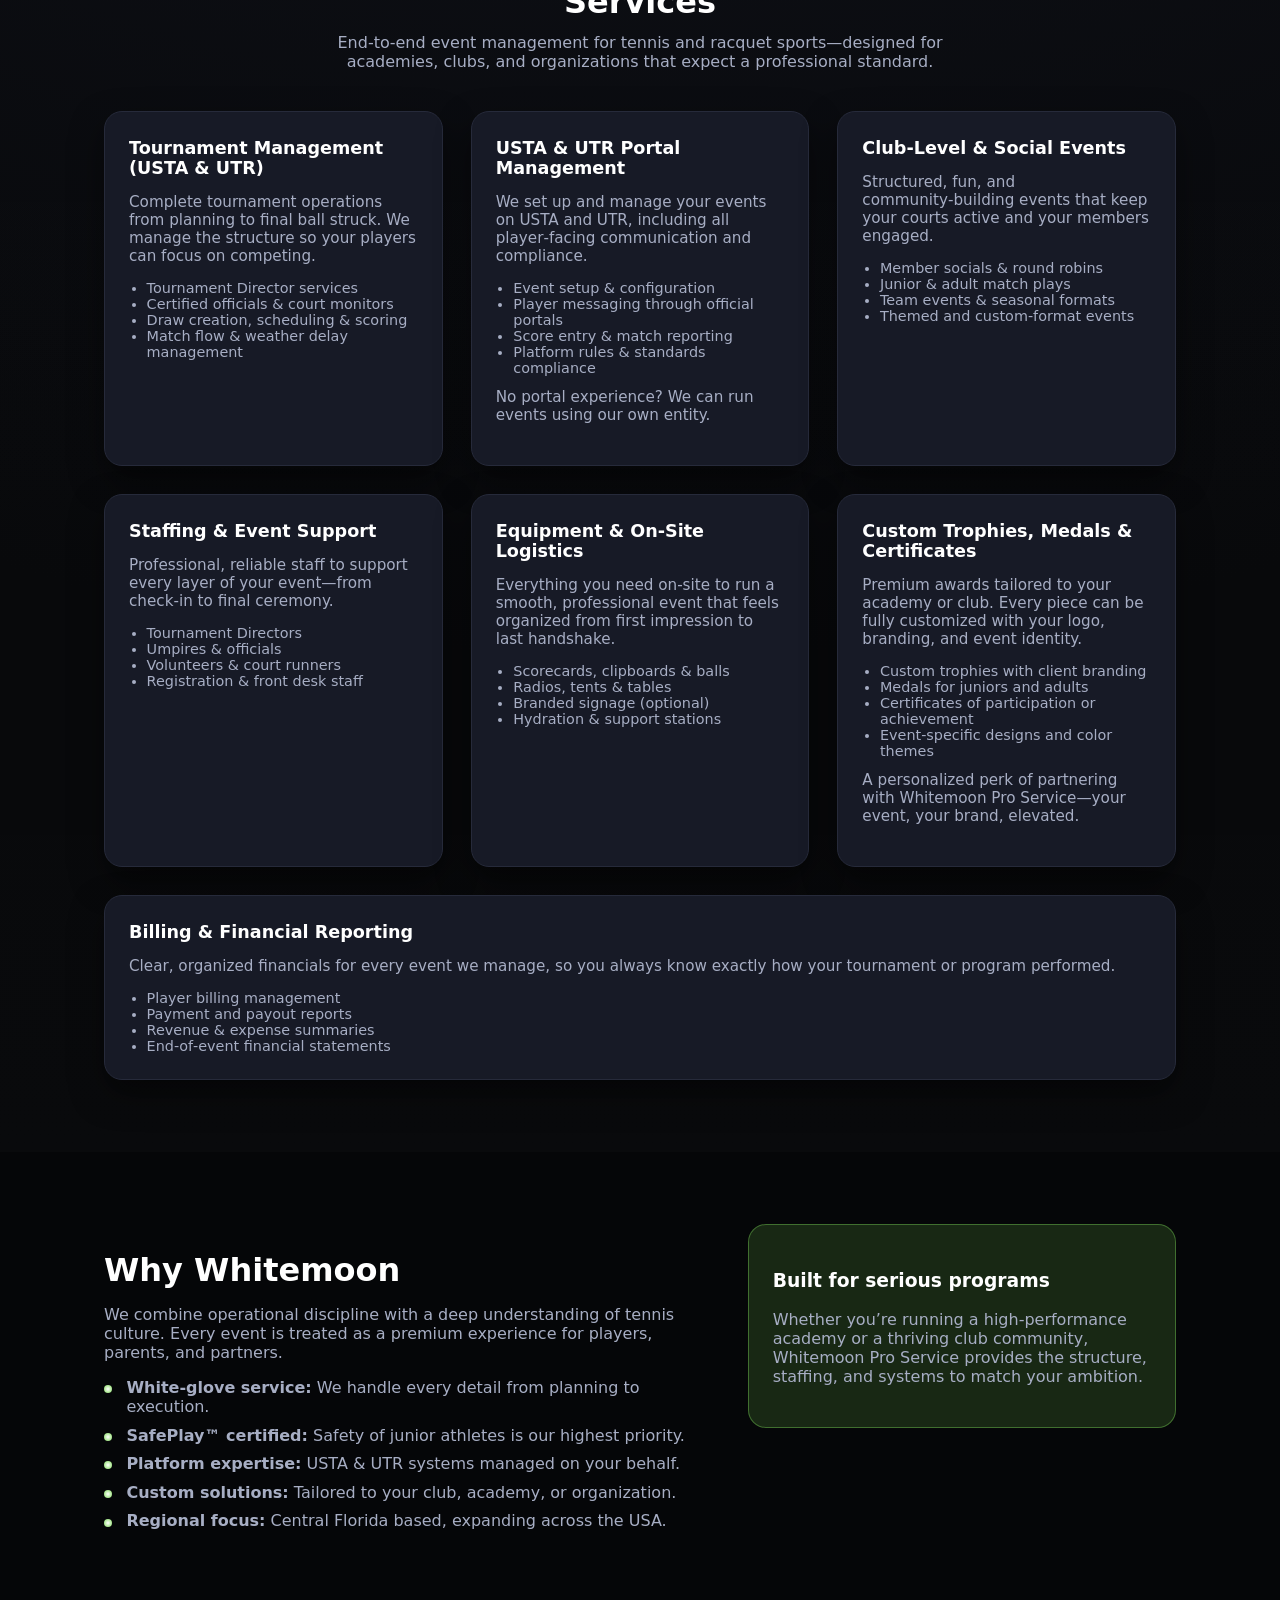
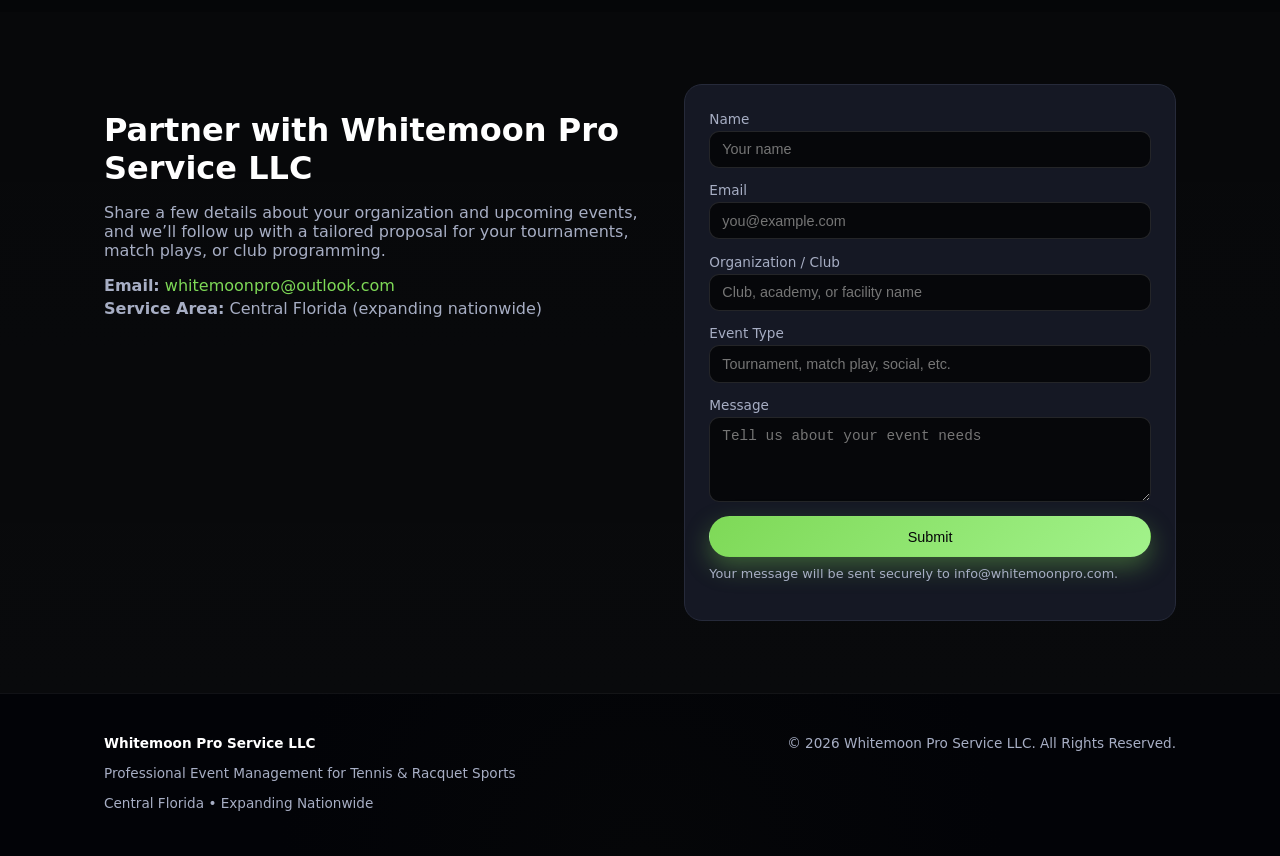
==== commit 11de5831: "Revise carousel testimonials and section header Updated testimonial section with new quotes and auth" ====
--- a/index.html
+++ b/index.html
@@ -66,7 +66,7 @@
     <section class="section reveal" id="carousel">
       <div class="container">
         <div class="section-header center">
-          <h2>What Directors Say</h2>
+          <h2>Voice of our clients and players!</h2>
         </div>
 
         <div class="carousel">
@@ -80,7 +80,15 @@
               <p class="testimonial-text">“Our players and parents consistently praise the organization.”</p>
               <p class="testimonial-author">— Academy Manager, Zephyrhills</p>
             </div>
-
+            
+            <div class="carousel-item">
+              <p class="testimonial-text">
+                “My daughters absolutely loved the facility, and we were so impressed with how smoothly the tournament was run. 
+                The Tournament Director handled the weather delays with clear, timely communication, which made it easy for us to plan our day around the schedule changes. It was a fantastic experience for our family.”
+              </p>
+              <p class="testimonial-author">— Parent at a tournament, Zephyrhills</p>
+            </div>
+            
             <div class="carousel-item">
               <p class="testimonial-text">“The custom trophies added a premium touch families loved.”</p>
               <p class="testimonial-author">— Tournament Director, Tampa</p>
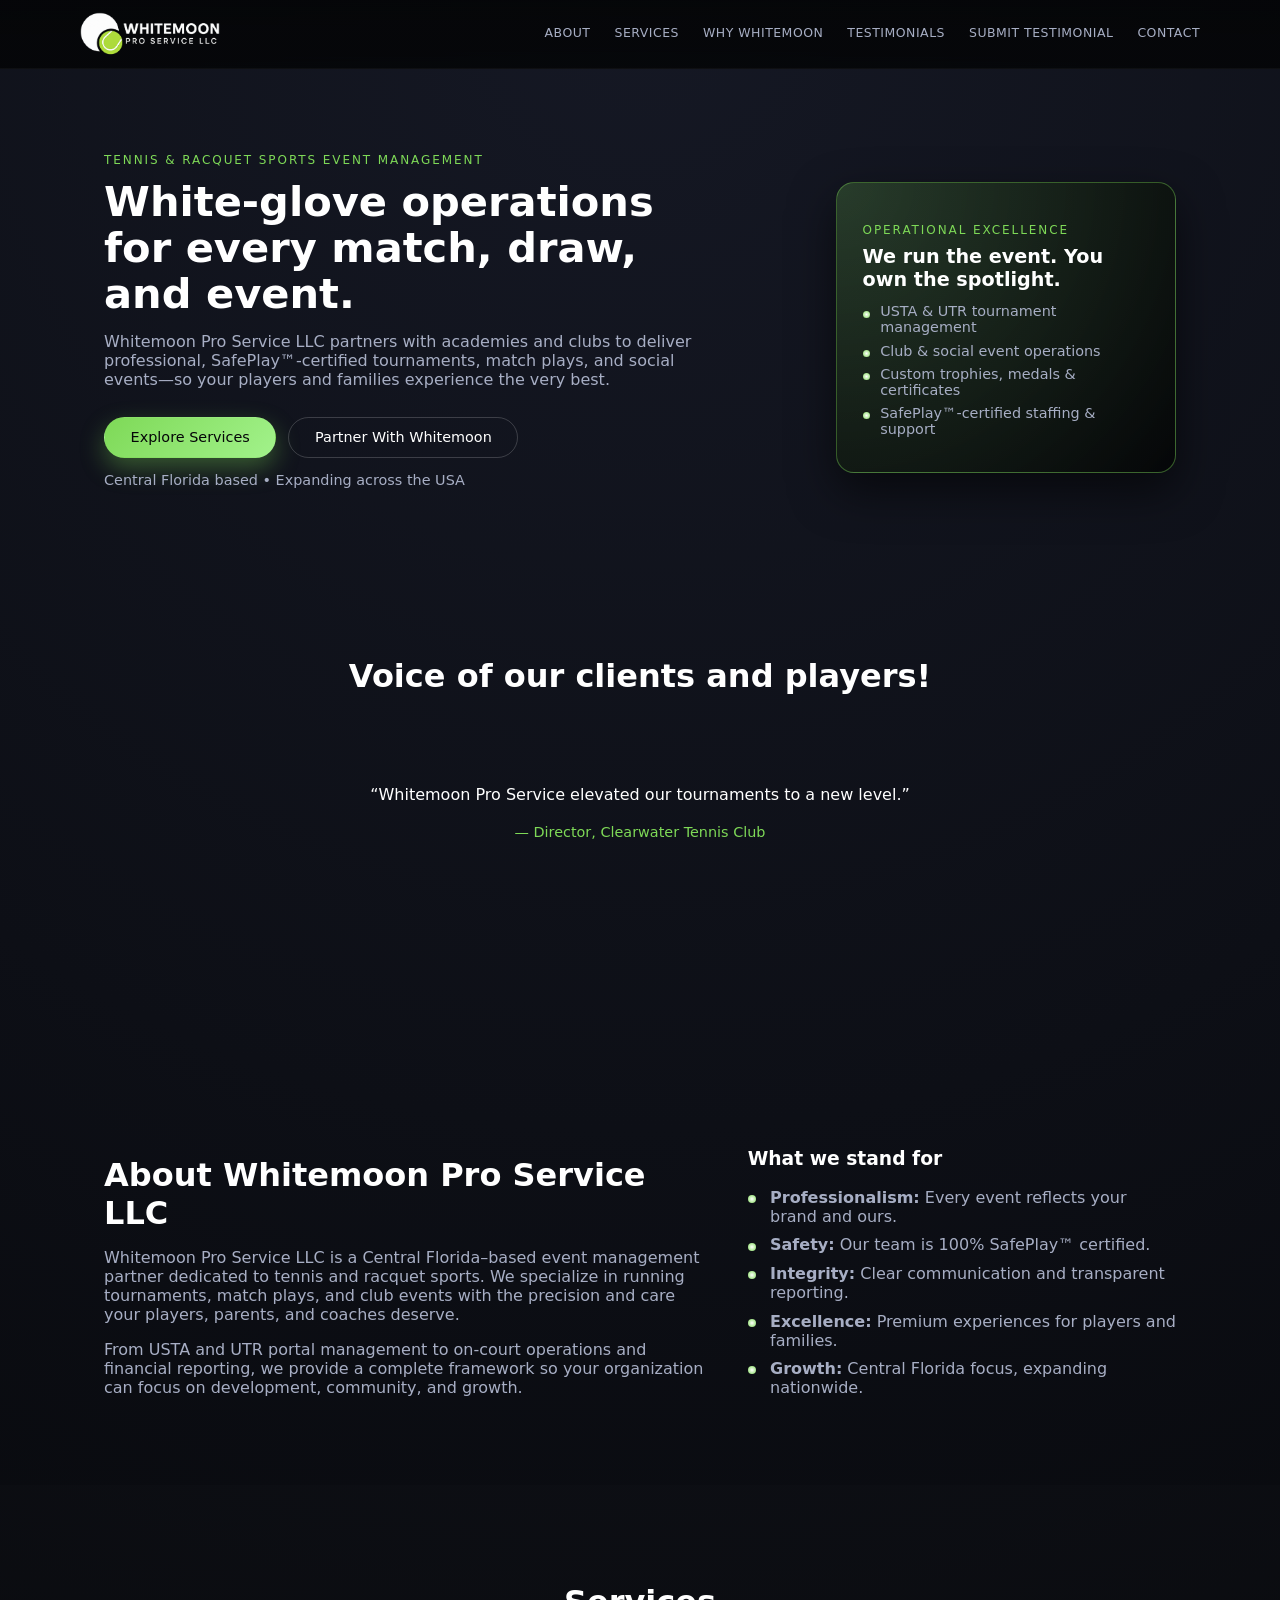
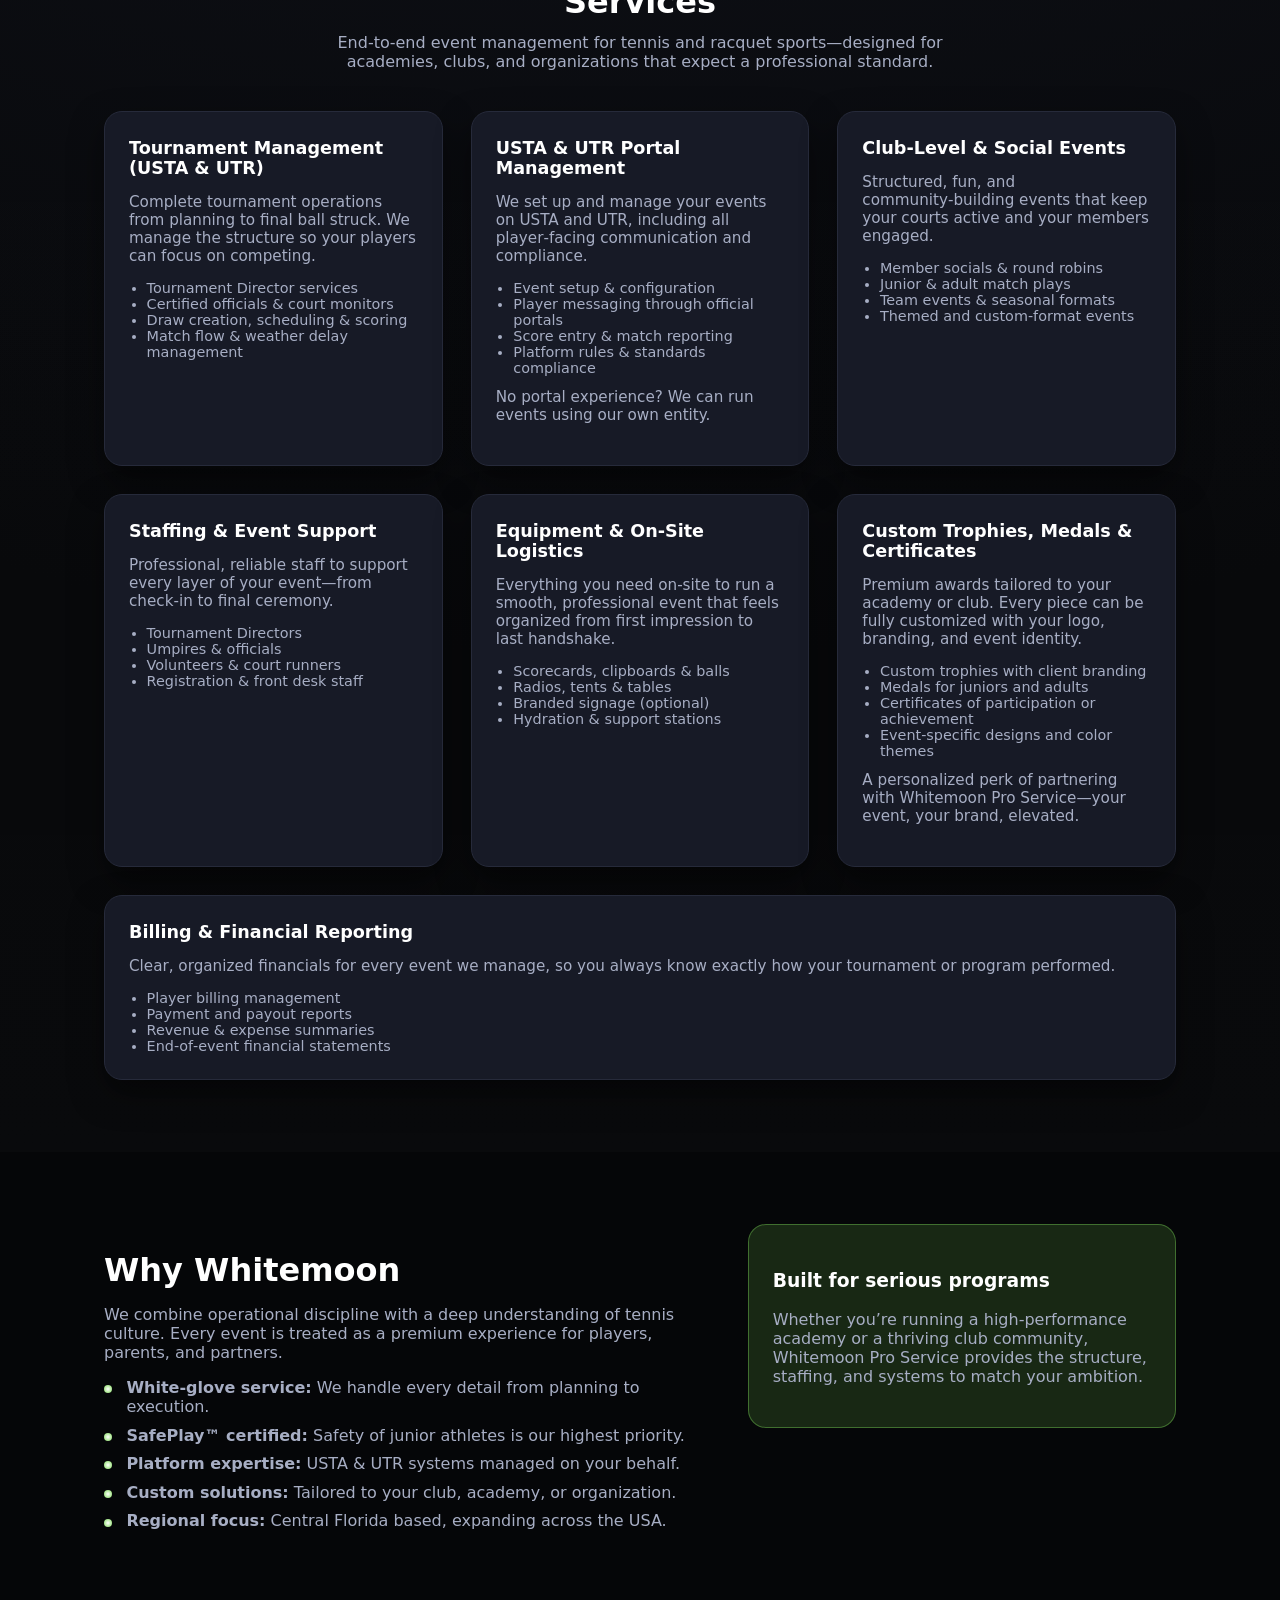
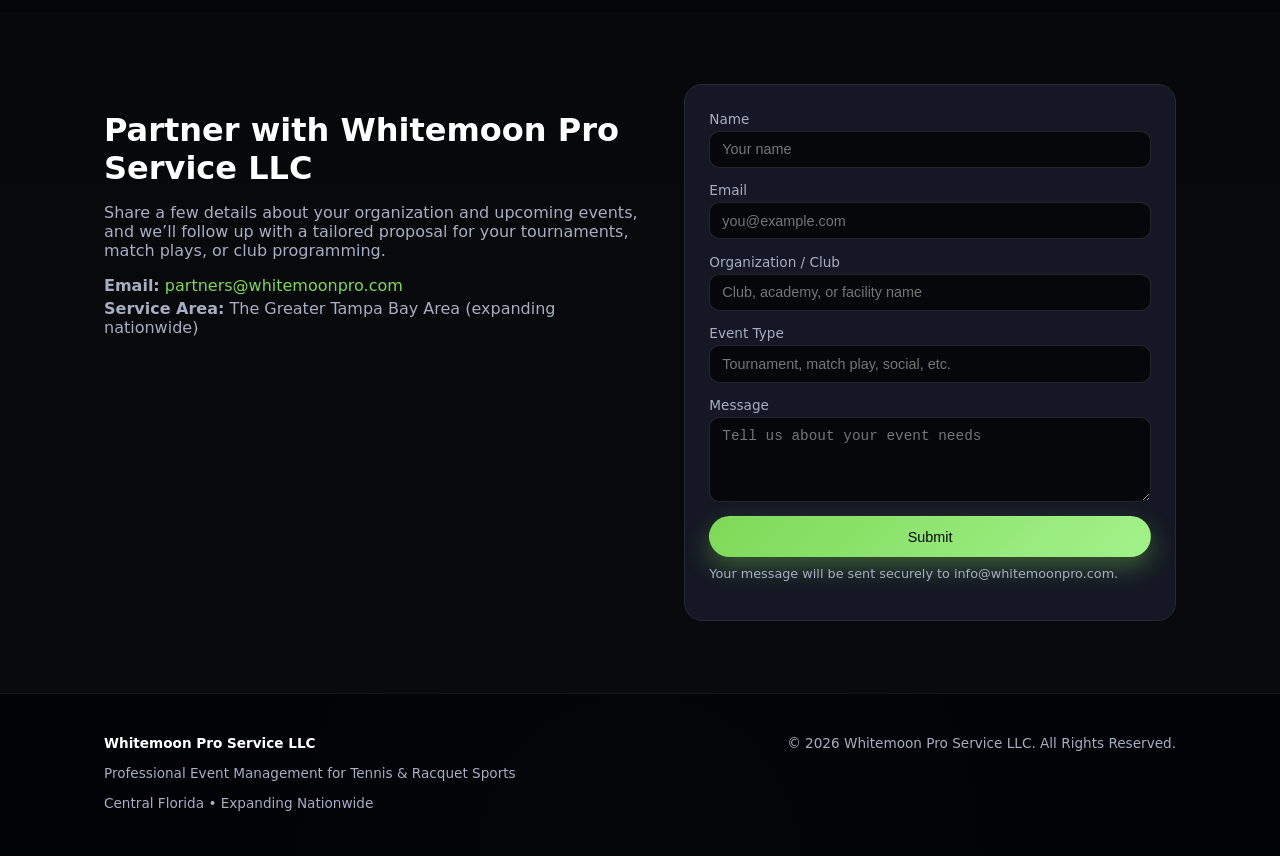
==== commit 8b68bc1e: "Update contact email and service area in index.html" ====
--- a/index.html
+++ b/index.html
@@ -279,8 +279,8 @@
             proposal for your tournaments, match plays, or club programming.
           </p>
           <div class="contact-details">
-            <p><strong>Email:</strong> <a href="mailto:whitemoonpro@outlook.com">whitemoonpro@outlook.com</a></p>
-            <p><strong>Service Area:</strong> Central Florida (expanding nationwide)</p>
+            <p><strong>Email:</strong> <a href="mailto:whitemoonpro@outlook.com">partners@whitemoonpro.com</a></p>
+            <p><strong>Service Area:</strong> The Greater Tampa Bay Area (expanding nationwide)</p>
           </div>
         </div>
         <div>
